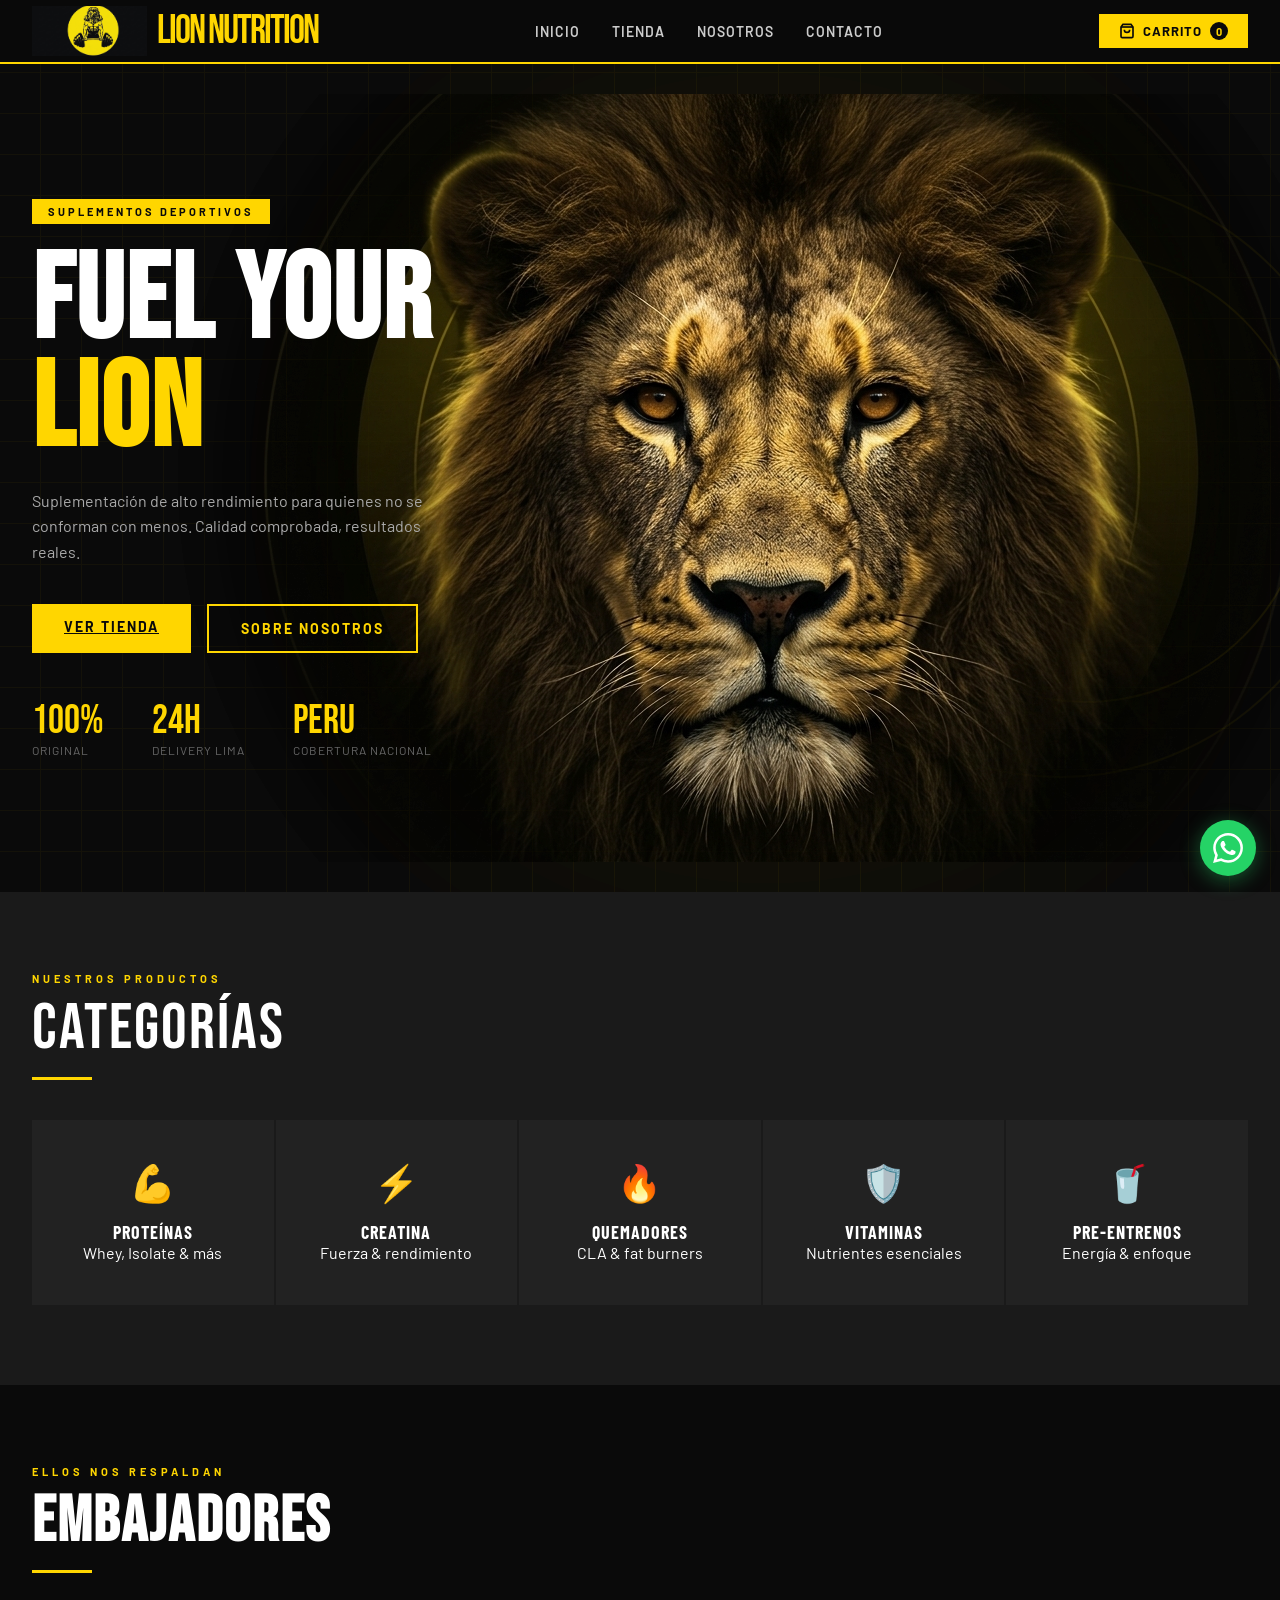
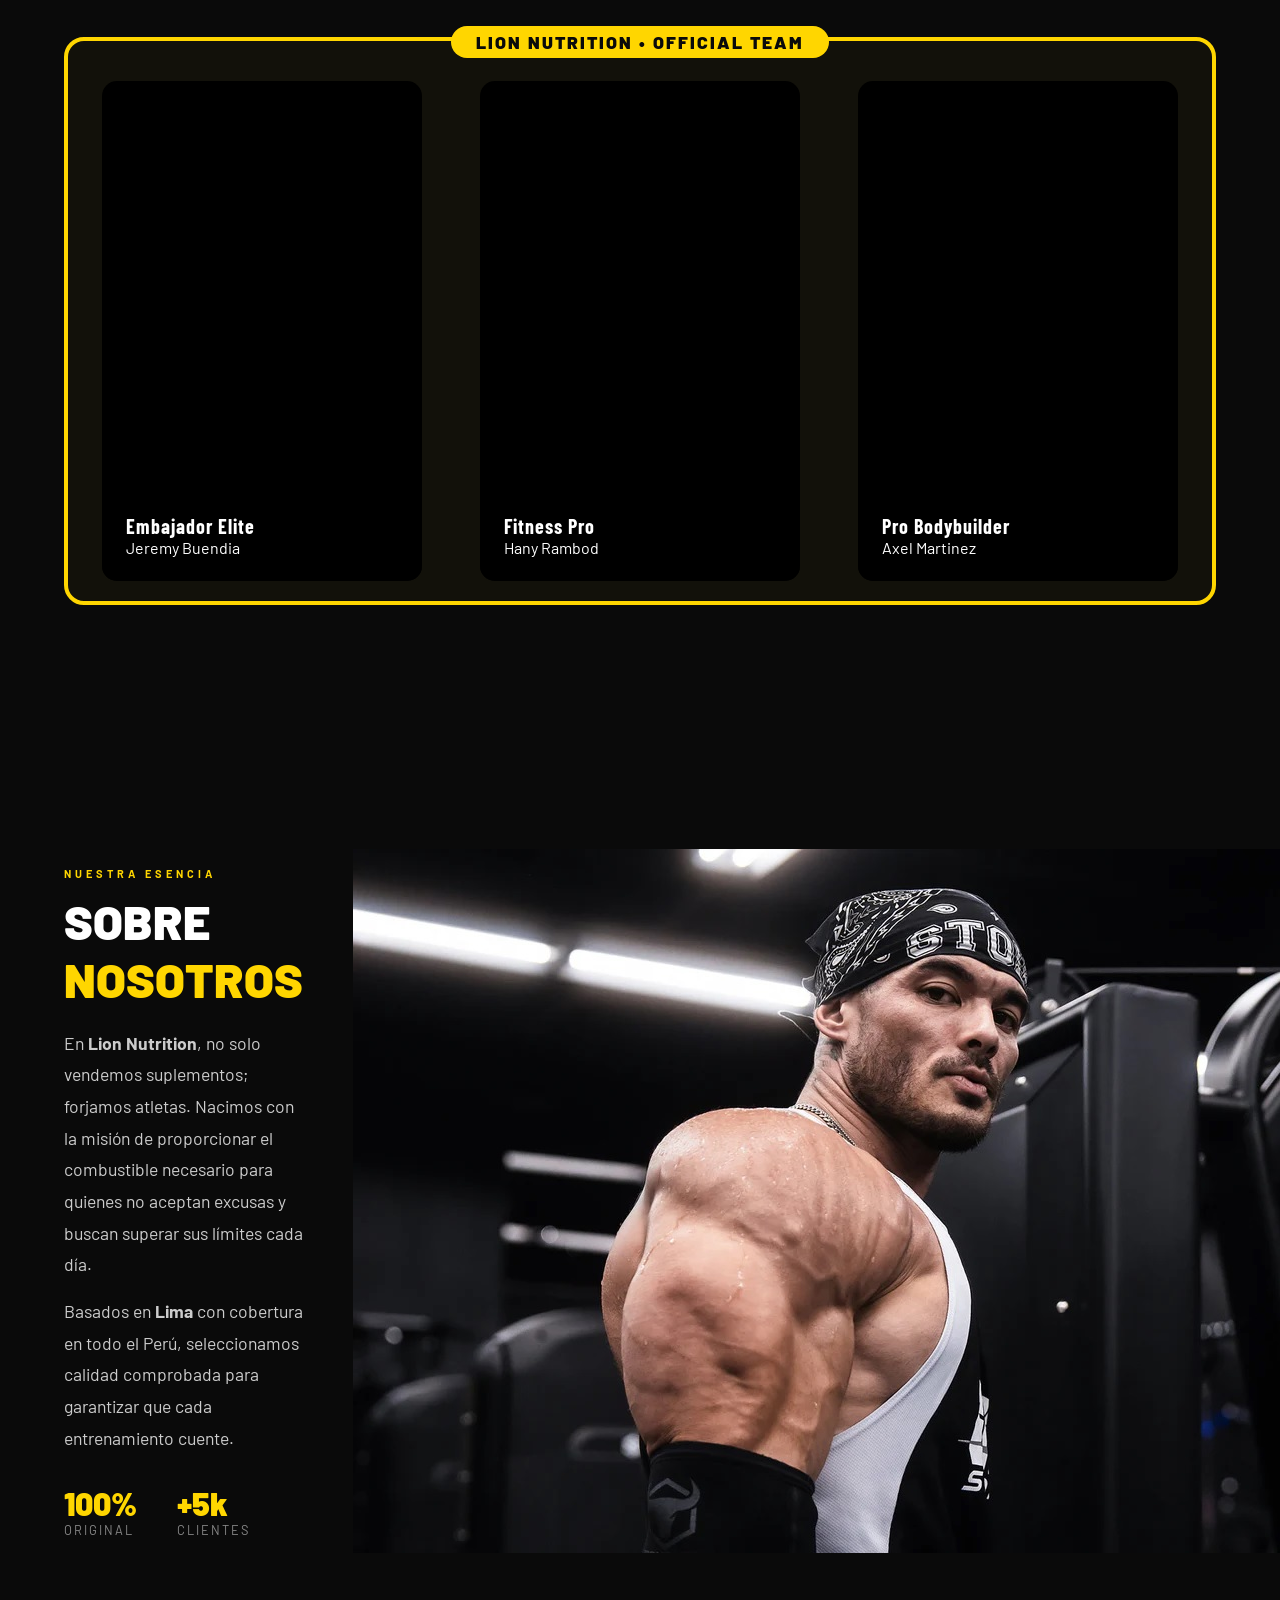
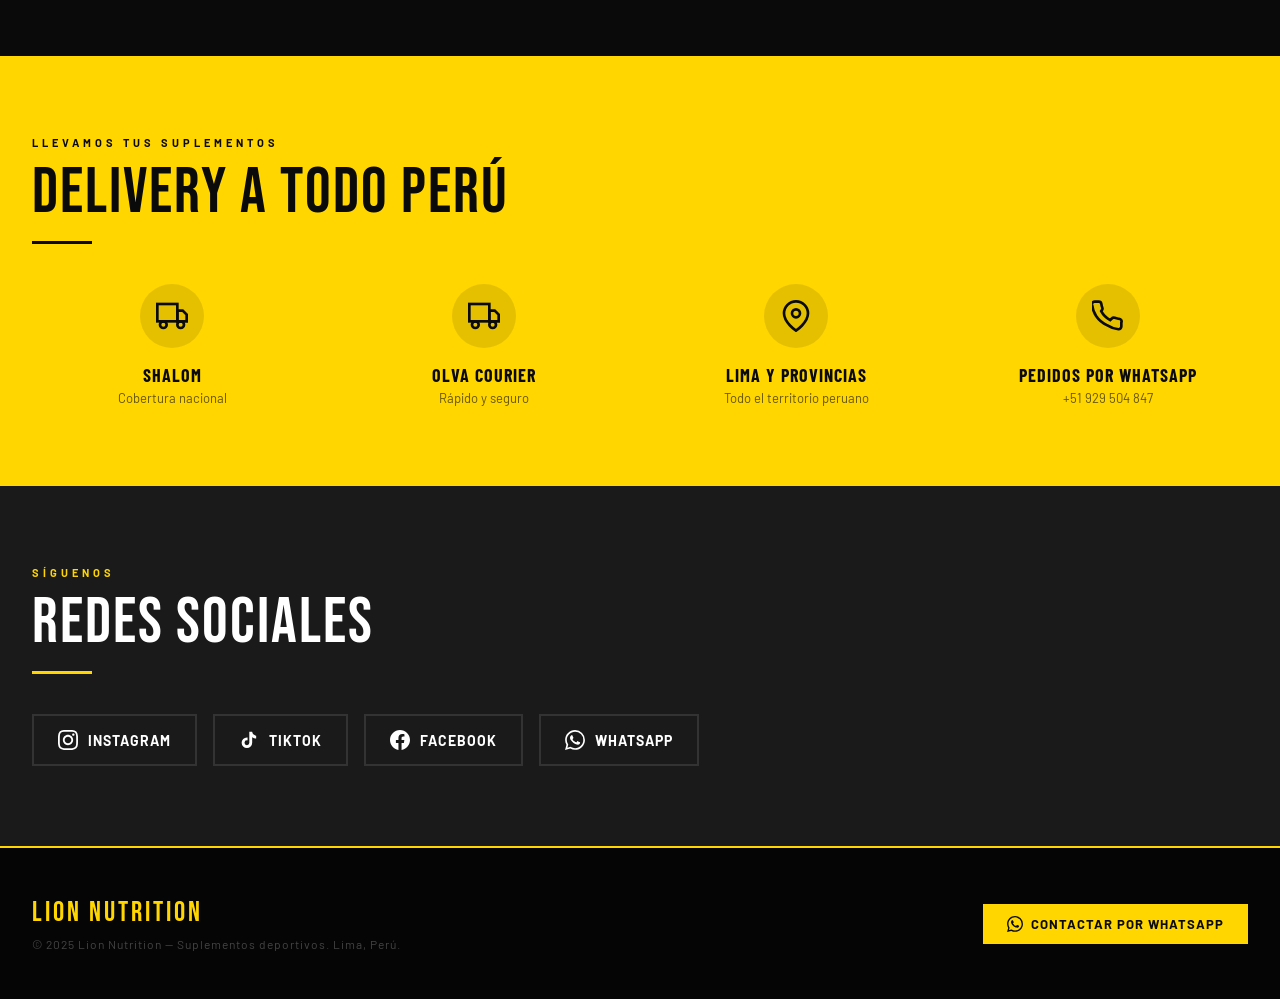
==== index.html @ c288bbb6 "Lanzamiento oficial Lion Nutrition" ====
<!DOCTYPE html>
<html lang="es">

<head>
  <meta charset="UTF-8">
  <meta name="viewport" content="width=device-width, initial-scale=1.0">
  <title>Lion Nutrition | Suplementos de Alto Rendimiento</title>
  <link rel="stylesheet" href="styles.css">
</head>

<body>
  <nav>
    <div class="nav-logo">
      <div class="brand-logo-container">
        <img src="logo.png" alt="Lion Logo" class="nav-logo-img">
      </div>
      <span class="nav-brand">Lion Nutrition</span>
    </div>
    <div class="nav-links">
      <a href="#">Inicio</a>
      <a href="lion_nutrition_tienda.html">Tienda</a>
      <a href="#nosotros">Nosotros</a>
      <a href="#contacto">Contacto</a>
    </div>
    <button class="nav-cart">
      <svg width="16" height="16" viewBox="0 0 24 24" fill="none" stroke="currentColor" stroke-width="2.5">
        <path d="M6 2L3 6v14a2 2 0 002 2h14a2 2 0 002-2V6l-3-4z" />
        <line x1="3" y1="6" x2="21" y2="6" />
        <path d="M16 10a4 4 0 01-8 0" />
      </svg>
      Carrito
      <span class="cart-badge">0</span>
    </button>
  </nav>

  <div class="hero">
    <div class="hero-lion-container">
      <div class="lion-glow"></div>
      <img src="leon1.png" alt="Lion Face" class="hero-lion-img">
    </div>
    <div class="hero-bg"></div>
    <div class="hero-accent"></div>
    <div class="hero-accent2"></div>
    <div class="hero-content">
      <div class="hero-badge">Suplementos deportivos</div>
      <h1>FUEL YOUR<span>LION</span></h1>
      <p class="hero-sub">Suplementación de alto rendimiento para quienes no se conforman con menos. Calidad comprobada,
        resultados reales.</p>
      <div class="hero-btns">
        <a href="tienda.html" class="btn-primary">Ver Tienda</a>
        <button class="btn-outline" onclick="document.getElementById('nosotros').scrollIntoView({behavior:'smooth'})">Sobre Nosotros</button>
      </div>
      <div class="hero-stats">
        <div class="stat">
          <div class="stat-num">100%</div>
          <div class="stat-label">Original</div>
        </div>
        <div class="stat">
          <div class="stat-num">24H</div>
          <div class="stat-label">Delivery Lima</div>
        </div>
        <div class="stat">
          <div class="stat-num">Peru</div>
          <div class="stat-label">Cobertura nacional</div>
        </div>
      </div>
    </div>
    <div class="hero-lion-container">
      <div class="lion-glow"></div>
      <img src="leon1.png" alt="Lion Force" class="hero-lion-img">
    </div>
  </div>

  <section class="cats">
    <div class="section-label">Nuestros productos</div>
    <div class="section-title">CATEGORÍAS</div>
    <div class="section-line"></div>
    <div class="cats-grid">
      <div class="cat-card">
        <span class="cat-icon">💪</span>
        <div class="cat-name">Proteínas</div>
        <div class="cat-count">Whey, Isolate & más</div>
      </div>
      <div class="cat-card">
        <span class="cat-icon">⚡</span>
        <div class="cat-name">Creatina</div>
        <div class="cat-count">Fuerza & rendimiento</div>
      </div>
      <div class="cat-card">
        <span class="cat-icon">🔥</span>
        <div class="cat-name">Quemadores</div>
        <div class="cat-count">CLA & fat burners</div>
      </div>
      <div class="cat-card">
        <span class="cat-icon">🛡️</span>
        <div class="cat-name">Vitaminas</div>
        <div class="cat-count">Nutrientes esenciales</div>
      </div>
      <div class="cat-card">
        <span class="cat-icon">🥤</span>
        <div class="cat-name">Pre-Entrenos</div>
        <div class="cat-count">Energía & enfoque</div>
      </div>
    </div>
  </section>

  <section class="influencers">
    <div class="section-header">
      <div class="section-label">ELLOS NOS RESPALDAN</div>
      <h2 class="section-title">EMBAJADORES</h2>
      <div class="section-line"></div>
    </div>

    <div class="lion-ambassadors-frame">
      <div class="inf-grid">

        <div class="inf-card">
          <div class="inf-thumb">
            <video class="inf-video" autoplay muted loop playsinline>
              <source src="video1.mp4" type="video/mp4">
            </video>
            <div class="inf-overlay">
              <div class="inf-info">
                <div class="inf-name">Embajador Elite</div>
                <div class="inf-role">Jeremy Buendia</div>
              </div>
            </div>
          </div>
        </div>

        <div class="inf-card">
          <div class="inf-thumb">
            <video class="inf-video" autoplay muted loop playsinline>
              <source src="video2.mp4" type="video/mp4">
            </video>
            <div class="inf-overlay">
              <div class="inf-info">
                <div class="inf-name">Fitness Pro</div>
                <div class="inf-role">Hany Rambod</div>
              </div>
            </div>
          </div>
        </div>

        <div class="inf-card">
          <div class="inf-thumb">
            <video class="inf-video" autoplay muted loop playsinline>
              <source src="video3.mp4" type="video/mp4">
            </video>
            <div class="inf-overlay">
              <div class="inf-info">
                <div class="inf-name">Pro Bodybuilder</div>
                <div class="inf-role">Axel Martinez</div>
              </div>
            </div>
          </div>
        </div>

      </div>
    </div>
  </section>

  <section id="nosotros" class="about-section">
    <div class="about-container">
      <div class="about-content">
        <div class="section-label">NUESTRA ESENCIA</div>
        <h2 class="about-title">SOBRE <span>NOSOTROS</span></h2>
        <p class="about-text">
          En <strong>Lion Nutrition</strong>, no solo vendemos suplementos; forjamos atletas.
          Nacimos con la misión de proporcionar el combustible necesario para
          quienes no aceptan excusas y buscan superar sus límites cada día.
        </p>
        <p class="about-text">
          Basados en <strong>Lima</strong> con cobertura en todo el Perú, seleccionamos
          calidad comprobada para garantizar que cada entrenamiento cuente.
        </p>
        <div class="about-stats">
          <div class="stat-item">
            <span class="stat-number">100%</span>
            <span class="stat-desc">Original</span>
          </div>
          <div class="stat-item">
            <span class="stat-number">+5k</span>
            <span class="stat-desc">Clientes</span>
          </div>
        </div>
      </div>

      <div class="about-image-container">
        <div class="image-frame">
          <img src="entrenamiento.jpg" alt="Entrenamiento Lion" class="about-img">
          <div class="yellow-decorator"></div>
        </div>
      </div>
    </div>
  </section>

  <section class="envios">
    <div class="section-label">Llevamos tus suplementos</div>
    <div class="section-title">DELIVERY A TODO PERÚ</div>
    <div class="section-line"></div>
    <div class="envios-grid">
      <div class="envio-item">
        <div class="envio-icon">
          <svg viewBox="0 0 24 24" fill="none" stroke="#0a0a0a" stroke-width="2">
            <rect x="1" y="3" width="15" height="13" />
            <polygon points="16 8 20 8 23 11 23 16 16 16 16 8" />
            <circle cx="5.5" cy="18.5" r="2.5" />
            <circle cx="18.5" cy="18.5" r="2.5" />
          </svg>
        </div>
        <div class="envio-title">Shalom</div>
        <div class="envio-desc">Cobertura nacional</div>
      </div>
      <div class="envio-item">
        <div class="envio-icon">
          <svg viewBox="0 0 24 24" fill="none" stroke="#0a0a0a" stroke-width="2">
            <rect x="1" y="3" width="15" height="13" />
            <polygon points="16 8 20 8 23 11 23 16 16 16 16 8" />
            <circle cx="5.5" cy="18.5" r="2.5" />
            <circle cx="18.5" cy="18.5" r="2.5" />
          </svg>
        </div>
        <div class="envio-title">Olva Courier</div>
        <div class="envio-desc">Rápido y seguro</div>
      </div>
      <div class="envio-item">
        <div class="envio-icon">
          <svg viewBox="0 0 24 24" fill="none" stroke="#0a0a0a" stroke-width="2">
            <path d="M21 10c0 7-9 13-9 13s-9-6-9-13a9 9 0 0118 0z" />
            <circle cx="12" cy="10" r="3" />
          </svg>
        </div>
        <div class="envio-title">Lima y Provincias</div>
        <div class="envio-desc">Todo el territorio peruano</div>
      </div>
      <div class="envio-item">
        <div class="envio-icon">
          <svg viewBox="0 0 24 24" fill="none" stroke="#0a0a0a" stroke-width="2">
            <path
              d="M22 16.92v3a2 2 0 01-2.18 2 19.79 19.79 0 01-8.63-3.07A19.5 19.5 0 013.07 12a19.79 19.79 0 01-3.07-8.67A2 2 0 012 1.18h3a2 2 0 012 1.72c.127.96.361 1.903.7 2.81a2 2 0 01-.45 2.11L6.91 8.36a16 16 0 006.72 6.73l1.24-1.25a2 2 0 012.11-.45c.907.339 1.85.573 2.81.7A2 2 0 0122 16.92z" />
          </svg>
        </div>
        <div class="envio-title">Pedidos por WhatsApp</div>
        <div class="envio-desc">+51 929 504 847</div>
      </div>
    </div>
  </section>

  <section class="redes" id="contacto">
    <div class="section-label">Síguenos</div>
    <div class="section-title">REDES SOCIALES</div>
    <div class="section-line"></div>
    <div class="redes-grid">
      <a class="red-btn" href="https://www.instagram.com/_lionnutrition/" target="_blank">
        <svg viewBox="0 0 24 24" fill="currentColor">
          <path
            d="M12 2.163c3.204 0 3.584.012 4.85.07 3.252.148 4.771 1.691 4.919 4.919.058 1.265.069 1.645.069 4.849 0 3.205-.012 3.584-.069 4.849-.149 3.225-1.664 4.771-4.919 4.919-1.266.058-1.644.07-4.85.07-3.204 0-3.584-.012-4.849-.07-3.26-.149-4.771-1.699-4.919-4.92-.058-1.265-.07-1.644-.07-4.849 0-3.204.013-3.583.07-4.849.149-3.227 1.664-4.771 4.919-4.919 1.266-.057 1.645-.069 4.849-.069zm0-2.163c-3.259 0-3.667.014-4.947.072-4.358.2-6.78 2.618-6.98 6.98-.059 1.281-.073 1.689-.073 4.948 0 3.259.014 3.668.072 4.948.2 4.358 2.618 6.78 6.98 6.98 1.281.058 1.689.072 4.948.072 3.259 0 3.668-.014 4.948-.072 4.354-.2 6.782-2.618 6.979-6.98.059-1.28.073-1.689.073-4.948 0-3.259-.014-3.667-.072-4.947-.196-4.354-2.617-6.78-6.979-6.98-1.281-.059-1.69-.073-4.949-.073zm0 5.838c-3.403 0-6.162 2.759-6.162 6.162s2.759 6.163 6.162 6.163 6.162-2.759 6.162-6.163c0-3.403-2.759-6.162-6.162-6.162zm0 10.162c-2.209 0-4-1.79-4-4 0-2.209 1.791-4 4-4s4 1.791 4 4c0 2.21-1.791 4-4 4zm6.406-11.845c-.796 0-1.441.645-1.441 1.44s.645 1.44 1.441 1.44c.795 0 1.439-.645 1.439-1.44s-.644-1.44-1.439-1.44z" />
        </svg>
        Instagram
      </a>
      <a class="red-btn" href="https://www.tiktok.com/@_lionnutrition" target="_blank">
        <svg viewBox="0 0 24 24" fill="currentColor">
          <path
            d="M19.59 6.69a4.83 4.83 0 01-3.77-4.25V2h-3.45v13.67a2.89 2.89 0 01-2.88 2.5 2.89 2.89 0 01-2.89-2.89 2.89 2.89 0 012.89-2.89c.28 0 .54.04.79.1V9.01a6.27 6.27 0 00-.79-.05 6.34 6.34 0 00-6.34 6.34 6.34 6.34 0 006.34 6.34 6.34 6.34 0 006.33-6.34V8.69a8.18 8.18 0 004.78 1.52V6.76a4.85 4.85 0 01-1.01-.07z" />
        </svg>
        TikTok
      </a>
      <a class="red-btn" href="https://www.facebook.com/profile.php?id=61552520592809" target="_blank">
        <svg viewBox="0 0 24 24" fill="currentColor">
          <path
            d="M24 12.073c0-6.627-5.373-12-12-12s-12 5.373-12 12c0 5.99 4.388 10.954 10.125 11.854v-8.385H7.078v-3.47h3.047V9.43c0-3.007 1.792-4.669 4.533-4.669 1.312 0 2.686.235 2.686.235v2.953H15.83c-1.491 0-1.956.925-1.956 1.874v2.25h3.328l-.532 3.47h-2.796v8.385C19.612 23.027 24 18.062 24 12.073z" />
        </svg>
        Facebook
      </a>
      <a class="red-btn" href="https://wa.me/51929504847" target="_blank">
        <svg viewBox="0 0 24 24" fill="currentColor">
          <path
            d="M17.472 14.382c-.297-.149-1.758-.867-2.03-.967-.273-.099-.471-.148-.67.15-.197.297-.767.966-.94 1.164-.173.199-.347.223-.644.075-.297-.15-1.255-.463-2.39-1.475-.883-.788-1.48-1.761-1.653-2.059-.173-.297-.018-.458.13-.606.134-.133.298-.347.446-.52.149-.174.198-.298.298-.497.099-.198.05-.371-.025-.52-.075-.149-.669-1.612-.916-2.207-.242-.579-.487-.5-.669-.51-.173-.008-.371-.01-.57-.01-.198 0-.52.074-.792.372-.272.297-1.04 1.016-1.04 2.479 0 1.462 1.065 2.875 1.213 3.074.149.198 2.096 3.2 5.077 4.487.709.306 1.262.489 1.694.625.712.227 1.36.195 1.871.118.571-.085 1.758-.719 2.006-1.413.248-.694.248-1.289.173-1.413-.074-.124-.272-.198-.57-.347m-5.421 7.403h-.004a9.87 9.87 0 01-5.031-1.378l-.361-.214-3.741.982.998-3.648-.235-.374a9.86 9.86 0 01-1.51-5.26c.001-5.45 4.436-9.884 9.888-9.884 2.64 0 5.122 1.03 6.988 2.898a9.825 9.825 0 012.893 6.994c-.003 5.45-4.437 9.884-9.885 9.884m8.413-18.297A11.815 11.815 0 0012.05 0C5.495 0 .16 5.335.157 11.892c0 2.096.547 4.142 1.588 5.945L.057 24l6.305-1.654a11.882 11.882 0 005.683 1.448h.005c6.554 0 11.89-5.335 11.893-11.893a11.821 11.821 0 00-3.48-8.413z" />
        </svg>
        WhatsApp
      </a>
    </div>
  </section>

  <footer>
    <div>
      <div class="footer-brand">Lion Nutrition</div>
      <div class="footer-copy" style="margin-top:8px">© 2025 Lion Nutrition — Suplementos deportivos. Lima, Perú.</div>
    </div>
    <a class="footer-wa" href="https://wa.me/51929504847" target="_blank">
      <svg width="16" height="16" viewBox="0 0 24 24" fill="currentColor">
        <path
          d="M17.472 14.382c-.297-.149-1.758-.867-2.03-.967-.273-.099-.471-.148-.67.15-.197.297-.767.966-.94 1.164-.173.199-.347.223-.644.075-.297-.15-1.255-.463-2.39-1.475-.883-.788-1.48-1.761-1.653-2.059-.173-.297-.018-.458.13-.606.134-.133.298-.347.446-.52.149-.174.198-.298.298-.497.099-.198.05-.371-.025-.52-.075-.149-.669-1.612-.916-2.207-.242-.579-.487-.5-.669-.51-.173-.008-.371-.01-.57-.01-.198 0-.52.074-.792.372-.272.297-1.04 1.016-1.04 2.479 0 1.462 1.065 2.875 1.213 3.074.149.198 2.096 3.2 5.077 4.487.709.306 1.262.489 1.694.625.712.227 1.36.195 1.871.118.571-.085 1.758-.719 2.006-1.413.248-.694.248-1.289.173-1.413-.074-.124-.272-.198-.57-.347m-5.421 7.403h-.004a9.87 9.87 0 01-5.031-1.378l-.361-.214-3.741.982.998-3.648-.235-.374a9.86 9.86 0 01-1.51-5.26c.001-5.45 4.436-9.884 9.888-9.884 2.64 0 5.122 1.03 6.988 2.898a9.825 9.825 0 012.893 6.994c-.003 5.45-4.437 9.884-9.885 9.884m8.413-18.297A11.815 11.815 0 0012.05 0C5.495 0 .16 5.335.157 11.892c0 2.096.547 4.142 1.588 5.945L.057 24l6.305-1.654a11.882 11.882 0 005.683 1.448h.005c6.554 0 11.89-5.335 11.893-11.893a11.821 11.821 0 00-3.48-8.413z" />
      </svg>
      Contactar por WhatsApp
    </a>
  </footer>

  <div class="wa-float" onclick="window.open('https://wa.me/51929504847','_blank')">
    <svg viewBox="0 0 24 24">
      <path
        d="M17.472 14.382c-.297-.149-1.758-.867-2.03-.967-.273-.099-.471-.148-.67.15-.197.297-.767.966-.94 1.164-.173.199-.347.223-.644.075-.297-.15-1.255-.463-2.39-1.475-.883-.788-1.48-1.761-1.653-2.059-.173-.297-.018-.458.13-.606.134-.133.298-.347.446-.52.149-.174.198-.298.298-.497.099-.198.05-.371-.025-.52-.075-.149-.669-1.612-.916-2.207-.242-.579-.487-.5-.669-.51-.173-.008-.371-.01-.57-.01-.198 0-.52.074-.792.372-.272.297-1.04 1.016-1.04 2.479 0 1.462 1.065 2.875 1.213 3.074.149.198 2.096 3.2 5.077 4.487.709.306 1.262.489 1.694.625.712.227 1.36.195 1.871.118.571-.085 1.758-.719 2.006-1.413.248-.694.248-1.289.173-1.413-.074-.124-.272-.198-.57-.347m-5.421 7.403h-.004a9.87 9.87 0 01-5.031-1.378l-.361-.214-3.741.982.998-3.648-.235-.374a9.86 9.86 0 01-1.51-5.26c.001-5.45 4.436-9.884 9.888-9.884 2.64 0 5.122 1.03 6.988 2.898a9.825 9.825 0 012.893 6.994c-.003 5.45-4.437 9.884-9.885 9.884m8.413-18.297A11.815 11.815 0 0012.05 0C5.495 0 .16 5.335.157 11.892c0 2.096.547 4.142 1.588 5.945L.057 24l6.305-1.654a11.882 11.882 0 005.683 1.448h.005c6.554 0 11.89-5.335 11.893-11.893a11.821 11.821 0 00-3.48-8.413z" />
    </svg>
  </div>

  <script src="script.js"></script>
</body>

</html>
---- styles.css ----
@import url('https://fonts.googleapis.com/css2?family=Bebas+Neue&family=Barlow:wght@400;600;700&family=Barlow+Condensed:wght@700;900&display=swap');

* {
    margin: 0;
    padding: 0;
    box-sizing: border-box
}

:root {
    --lion-black: #0a0a0a;
    --lion-yellow: #FFD600;
    --lion-yellow-dark: #c9a800;
    --lion-gray: #1a1a1a;
    --lion-gray2: #222;
}

.nav-brand {
    display: flex;
    align-items: center;
    gap: 10px;
    text-decoration: none;
    min-width: fit-content;
    font-family: 'Bebas Neue', sans-serif;
    font-size: 40px;
    letter-spacing: -2px;
    color: var(--lion-yellow);
}

.brand-logo-container {
    width: 115px;
    height: 50px;
    display: flex;
    align-items: center;
    justify-content: center;
    overflow: hidden;
}

.brand-img {
    width: 100%;
    height: 100%;
    object-fit: contain;
    mix-blend-mode: screen;
    filter: brightness(1.1) drop-shadow(0 0 5px rgba(255, 214, 0, 0.4));
}

.hero-lion-container {
    position: absolute;
    right: 10%;
    top: 50%;
    transform: translateY(-50%);
    width: 60%;
    max-width: 900px;
    height: 100vh;
    display: flex;
    align-items: center;
    justify-content: center;
    z-index: 1;
    overflow: visible;
    pointer-events: none;
}

.hero-lion-img {
    width: 240%;
    height: auto;
    object-fit: cover;
    filter: drop-shadow(0 0 50px rgba(255, 214, 0, 0.2));
    mask-image: radial-gradient(circle at center, black 30%, transparent 75%);
    -webkit-mask-image: radial-gradient(circle at center, black 30%, transparent 75%);
    transition: transform 0.8s ease-out;
    animation: lion-subtle-move 8s ease-in-out infinite;
}

@keyframes lion-subtle-move {

    0%,
    100% {
        transform: scale(1);
    }

    50% {
        transform: scale(1.05);
    }
}

.lion-glow {
    position: absolute;
    width: 700px;
    height: 700px;
    background: radial-gradient(circle, var(--lion-yellow) 0%, transparent 70%);
    filter: blur(150px);
    opacity: 0.15;
    z-index: -1;
}

@media (max-width: 1200px) {
    .hero-lion-container {
        width: 65%;
        right: -15%;
    }
}

body {
    background: var(--lion-black);
    color: #fff;
    font-family: 'Barlow', sans-serif;
    overflow-x: hidden
}

nav {
    background: rgba(10, 10, 10, 0.97);
    border-bottom: 2px solid var(--lion-yellow);
    padding: 0 2rem;
    display: flex;
    align-items: center;
    justify-content: space-between;
    height: 64px;
    position: sticky;
    top: 0;
    z-index: 100
}

.nav-logo {
    display: flex;
    align-items: center;
    gap: 10px
}

.nav-logo-img {
    width: 100%;
    height: auto;
    mix-blend-mode: screen;
    filter: drop-shadow(0 0 5px rgba(255, 214, 0, 0.3));
}

.nav-links {
    display: flex;
    gap: 2rem;
    align-items: center
}

.nav-links a {
    color: #ccc;
    text-decoration: none;
    font-size: 14px;
    font-weight: 600;
    letter-spacing: 1px;
    text-transform: uppercase;
    transition: color 0.2s
}

.nav-links a:hover {
    color: var(--lion-yellow)
}

.nav-cart {
    background: var(--lion-yellow);
    color: var(--lion-black);
    border: none;
    padding: 8px 20px;
    font-family: 'Barlow', sans-serif;
    font-weight: 700;
    font-size: 13px;
    letter-spacing: 1px;
    text-transform: uppercase;
    cursor: pointer;
    display: flex;
    align-items: center;
    gap: 8px
}

.cart-badge {
    background: var(--lion-black);
    color: var(--lion-yellow);
    border-radius: 50%;
    width: 18px;
    height: 18px;
    font-size: 11px;
    display: flex;
    align-items: center;
    justify-content: center;
    font-weight: 700
}

.hero {
    min-height: 92vh;
    background: var(--lion-black);
    display: flex;
    align-items: center;
    position: relative;
    overflow: hidden;
    padding: 4rem 2rem
}

.hero-bg {
    position: absolute;
    inset: 0;
    opacity: 0.04;
    background-image: repeating-linear-gradient(0deg, transparent, transparent 40px, #FFD600 40px, #FFD600 41px), repeating-linear-gradient(90deg, transparent, transparent 40px, #FFD600 40px, #FFD600 41px)
}

.hero-accent {
    position: absolute;
    right: -80px;
    top: 50%;
    transform: translateY(-50%);
    width: 600px;
    height: 600px;
    border-radius: 50%;
    border: 2px solid rgba(255, 214, 0, 0.08);
    pointer-events: none
}

.hero-accent2 {
    position: absolute;
    right: -30px;
    top: 50%;
    transform: translateY(-50%);
    width: 450px;
    height: 450px;
    border-radius: 50%;
    border: 2px solid rgba(255, 214, 0, 0.12)
}

.hero-content {
    position: relative;
    z-index: 2;
    max-width: 700px
}

.hero-badge {
    display: inline-block;
    background: var(--lion-yellow);
    color: var(--lion-black);
    font-size: 11px;
    font-weight: 700;
    letter-spacing: 3px;
    text-transform: uppercase;
    padding: 6px 16px;
    margin-bottom: 1.5rem
}

.hero h1 {
    font-family: 'Bebas Neue', sans-serif;
    font-size: clamp(64px, 10vw, 120px);
    line-height: 0.9;
    letter-spacing: 2px;
    color: #fff;
    margin-bottom: 0.5rem
}

.hero h1 span {
    color: var(--lion-yellow);
    display: block
}

.hero-sub {
    font-size: 16px;
    color: #aaa;
    margin: 1.5rem 0 2.5rem;
    line-height: 1.6;
    max-width: 420px
}

.hero-btns {
    display: flex;
    gap: 1rem;
    flex-wrap: wrap
}

.btn-primary {
    background: var(--lion-yellow);
    color: var(--lion-black);
    border: none;
    padding: 14px 32px;
    font-family: 'Barlow', sans-serif;
    font-weight: 700;
    font-size: 14px;
    letter-spacing: 2px;
    text-transform: uppercase;
    cursor: pointer;
    transition: background 0.2s, transform 0.1s
}

.btn-primary:hover {
    background: #ffe033;
    transform: translateY(-1px)
}

.btn-outline {
    background: transparent;
    color: var(--lion-yellow);
    border: 2px solid var(--lion-yellow);
    padding: 14px 32px;
    font-family: 'Barlow', sans-serif;
    font-weight: 700;
    font-size: 14px;
    letter-spacing: 2px;
    text-transform: uppercase;
    cursor: pointer;
    transition: all 0.2s
}

.btn-outline:hover {
    background: var(--lion-yellow);
    color: var(--lion-black)
}

.hero-stats {
    display: flex;
    gap: 3rem;
    margin-top: 3rem
}

.stat {
    text-align: left
}

.stat-num {
    font-family: 'Bebas Neue', sans-serif;
    font-size: 40px;
    color: var(--lion-yellow);
    line-height: 1
}

.stat-label {
    font-size: 12px;
    color: #666;
    letter-spacing: 1px;
    text-transform: uppercase;
    margin-top: 2px
}

section {
    padding: 5rem 2rem
}

.section-label {
    font-size: 11px;
    letter-spacing: 4px;
    text-transform: uppercase;
    color: var(--lion-yellow);
    margin-bottom: 0.75rem;
    font-weight: 700
}

.section-title {
    font-family: 'Bebas Neue', sans-serif;
    font-size: clamp(40px, 6vw, 64px);
    letter-spacing: 2px;
    line-height: 1;
    margin-bottom: 1rem
}

.section-line {
    width: 60px;
    height: 3px;
    background: var(--lion-yellow);
    margin: 1rem 0 2.5rem
}

.cats {
    background: var(--lion-gray)
}

.cats-grid {
    display: grid;
    grid-template-columns: repeat(auto-fit, minmax(180px, 1fr));
    gap: 2px;
    margin-top: 2.5rem
}

.cat-card {
    background: var(--lion-gray2);
    padding: 2.5rem 1.5rem;
    text-align: center;
    cursor: pointer;
    transition: background 0.2s, transform 0.2s;
    border-bottom: 3px solid transparent
}

.cat-card:hover {
    background: #2a2a2a;
    border-bottom-color: var(--lion-yellow);
    transform: translateY(-4px)
}

.cat-icon {
    font-size: 36px;
    margin-bottom: 1rem;
    display: block
}

.cat-name {
    font-family: 'Barlow Condensed', sans-serif;
    font-size: 18px;
    font-weight: 700;
    letter-spacing: 1px;
    text-transform: uppercase;
    color: #fff
}

.influencers {
    background: var(--lion-black)
}

.inf-video {
    width: 100%;
    height: 100%;
    object-fit: cover;
    object-position: center;
    border-radius: 8px;
}

.inf-card {
    width: 100%;
    max-width: 320px;
    margin: 0 auto;
}

.inf-thumb {
    width: 100%;
    aspect-ratio: 9 / 16;
    max-height: 500px;
    border-radius: 15px;
    overflow: hidden;
    position: relative;
    background: #000;
}

.inf-overlay {
    position: absolute;
    inset: 0;
    background: linear-gradient(to top, rgba(0, 0, 0, 0.9) 0%, transparent 60%);
    display: flex;
    align-items: flex-end;
    padding: 1.5rem
}

.lion-ambassadors-frame {
    border: 4px solid var(--lion-yellow);
    background: rgba(255, 214, 0, 0.03);
    border-radius: 20px;
    padding: 40px 20px 20px 20px;
    position: relative;
    margin: 4rem 2rem;
}

.lion-ambassadors-frame::before {
    content: "LION NUTRITION • OFFICIAL TEAM";
    position: absolute;
    top: -15px;
    left: 50%;
    transform: translateX(-50%);
    background: var(--lion-yellow);
    color: var(--lion-black);
    padding: 5px 25px;
    font-weight: 900;
    font-size: 1.1rem;
    border-radius: 50px;
    letter-spacing: 2px;
    z-index: 10;
}

.inf-grid {
    display: grid;
    grid-template-columns: repeat(auto-fit, minmax(250px, 1fr));
    gap: 30px;
    justify-items: center;
}

.inf-name {
    font-family: 'Barlow Condensed', sans-serif;
    font-size: 20px;
    font-weight: 700;
    letter-spacing: 1px;
    color: #fff
}

    .envios {
      background: var(--lion-yellow)
    }

    .envios .section-label {
      color: var(--lion-black)
    }

    .envios .section-title {
      color: var(--lion-black)
    }

    .envios .section-line {
      background: var(--lion-black)
    }

    .envios-grid {
      display: grid;
      grid-template-columns: repeat(auto-fit, minmax(200px, 1fr));
      gap: 2rem;
      margin-top: 2rem
    }

    .envio-item {
      text-align: center
    }

    .envio-icon {
      width: 64px;
      height: 64px;
      border-radius: 50%;
      background: rgba(0, 0, 0, 0.1);
      display: flex;
      align-items: center;
      justify-content: center;
      margin: 0 auto 1rem
    }

    .envio-icon svg {
      width: 32px;
      height: 32px
    }

    .envio-title {
      font-family: 'Barlow Condensed', sans-serif;
      font-size: 18px;
      font-weight: 700;
      text-transform: uppercase;
      color: var(--lion-black);
      letter-spacing: 1px
    }

    .envio-desc {
      font-size: 13px;
      color: rgba(0, 0, 0, 0.6);
      margin-top: 4px
    }


.redes {
    background: var(--lion-gray)
}

.redes-grid {
    display: flex;
    gap: 1rem;
    flex-wrap: wrap;
    margin-top: 2rem
}

.red-btn {
    display: flex;
    align-items: center;
    gap: 10px;
    padding: 14px 24px;
    border: 2px solid #333;
    color: #fff;
    text-decoration: none;
    font-weight: 700;
    font-size: 14px;
    letter-spacing: 1px;
    text-transform: uppercase;
    transition: all 0.2s;
    cursor: pointer;
    background: transparent
}

.red-btn:hover {
    border-color: var(--lion-yellow);
    color: var(--lion-yellow)
}

.red-btn svg {
    width: 20px;
    height: 20px
}
/* Footer Styles */
footer {
    background: #050505;
    border-top: 2px solid var(--lion-yellow);
    padding: 3rem 2rem;
    display: flex;
    flex-wrap: wrap;
    gap: 2rem;
    justify-content: space-between;
    align-items: center
}

    .footer-brand {
      font-family: 'Bebas Neue', sans-serif;
      font-size: 28px;
      color: var(--lion-yellow);
      letter-spacing: 3px
    }

    .footer-copy {
      font-size: 12px;
      color: #444;
      letter-spacing: 1px
    }

    .footer-wa {
      background: var(--lion-yellow);
      color: var(--lion-black);
      padding: 12px 24px;
      font-weight: 700;
      font-size: 13px;
      letter-spacing: 1px;
      text-transform: uppercase;
      cursor: pointer;
      display: flex;
      align-items: center;
      gap: 8px;
      text-decoration: none;
      border: none
    }


.footer-wa:hover {
    background: #ffe033   
}

.wa-float {
    position: fixed;
    bottom: 24px;
    right: 24px;
    z-index: 999;
    background: #25D366;
    width: 56px;
    height: 56px;
    border-radius: 50%;
    display: flex;
    align-items: center;
    justify-content: center;
    cursor: pointer;
    box-shadow: 0 4px 20px rgba(37, 211, 102, 0.4)
}

.wa-float svg {
    width: 30px;
    height: 30px;
    fill: #fff
}
/* Esto hace que el salto al hacer clic sea suave */
html {
    scroll-behavior: smooth;
}

.about-section {
    padding: 100px 5%;
    background: #0a0a0a;
    position: relative;
    overflow: hidden;
}

.about-container {
    max-width: 1200px;
    margin: 0 auto;
    display: grid;
    grid-template-columns: 1fr 1fr;
    gap: 50px;
    align-items: center;
}

.about-title {
    font-size: 3rem;
    font-weight: 900;
    color: #fff;
    margin-bottom: 20px;
}

.about-title span {
    color: var(--lion-yellow);
}

.about-text {
    color: #ccc;
    line-height: 1.8;
    margin-bottom: 15px;
    font-size: 1.1rem;
}

.about-stats {
    display: flex;
    gap: 40px;
    margin-top: 30px;
}

.stat-item {
    display: flex;
    flex-direction: column;
}

.stat-number {
    color: var(--lion-yellow);
    font-size: 2rem;
    font-weight: 900;
}

.stat-desc {
    color: #888;
    text-transform: uppercase;
    font-size: 0.8rem;
    letter-spacing: 2px;
}

/* Diseño de la imagen con marco */
.image-wrapper {
    position: relative;
    padding: 20px;
}

.image-wrapper img {
    width: 100%;
    border-radius: 10px;
    filter: grayscale(0.5) contrast(1.2);
    position: relative;
    z-index: 2;
}

.image-border {
    position: absolute;
    top: 0;
    right: 0;
    width: 80%;
    height: 80%;
    border: 5px solid var(--lion-yellow);
    border-radius: 10px;
    z-index: 1;
}

/* Responsivo */
@media (max-width: 992px) {
    .about-container {
        grid-template-columns: 1fr;
        text-align: center;
    }
    .about-stats {
        justify-content: center;
    }
}
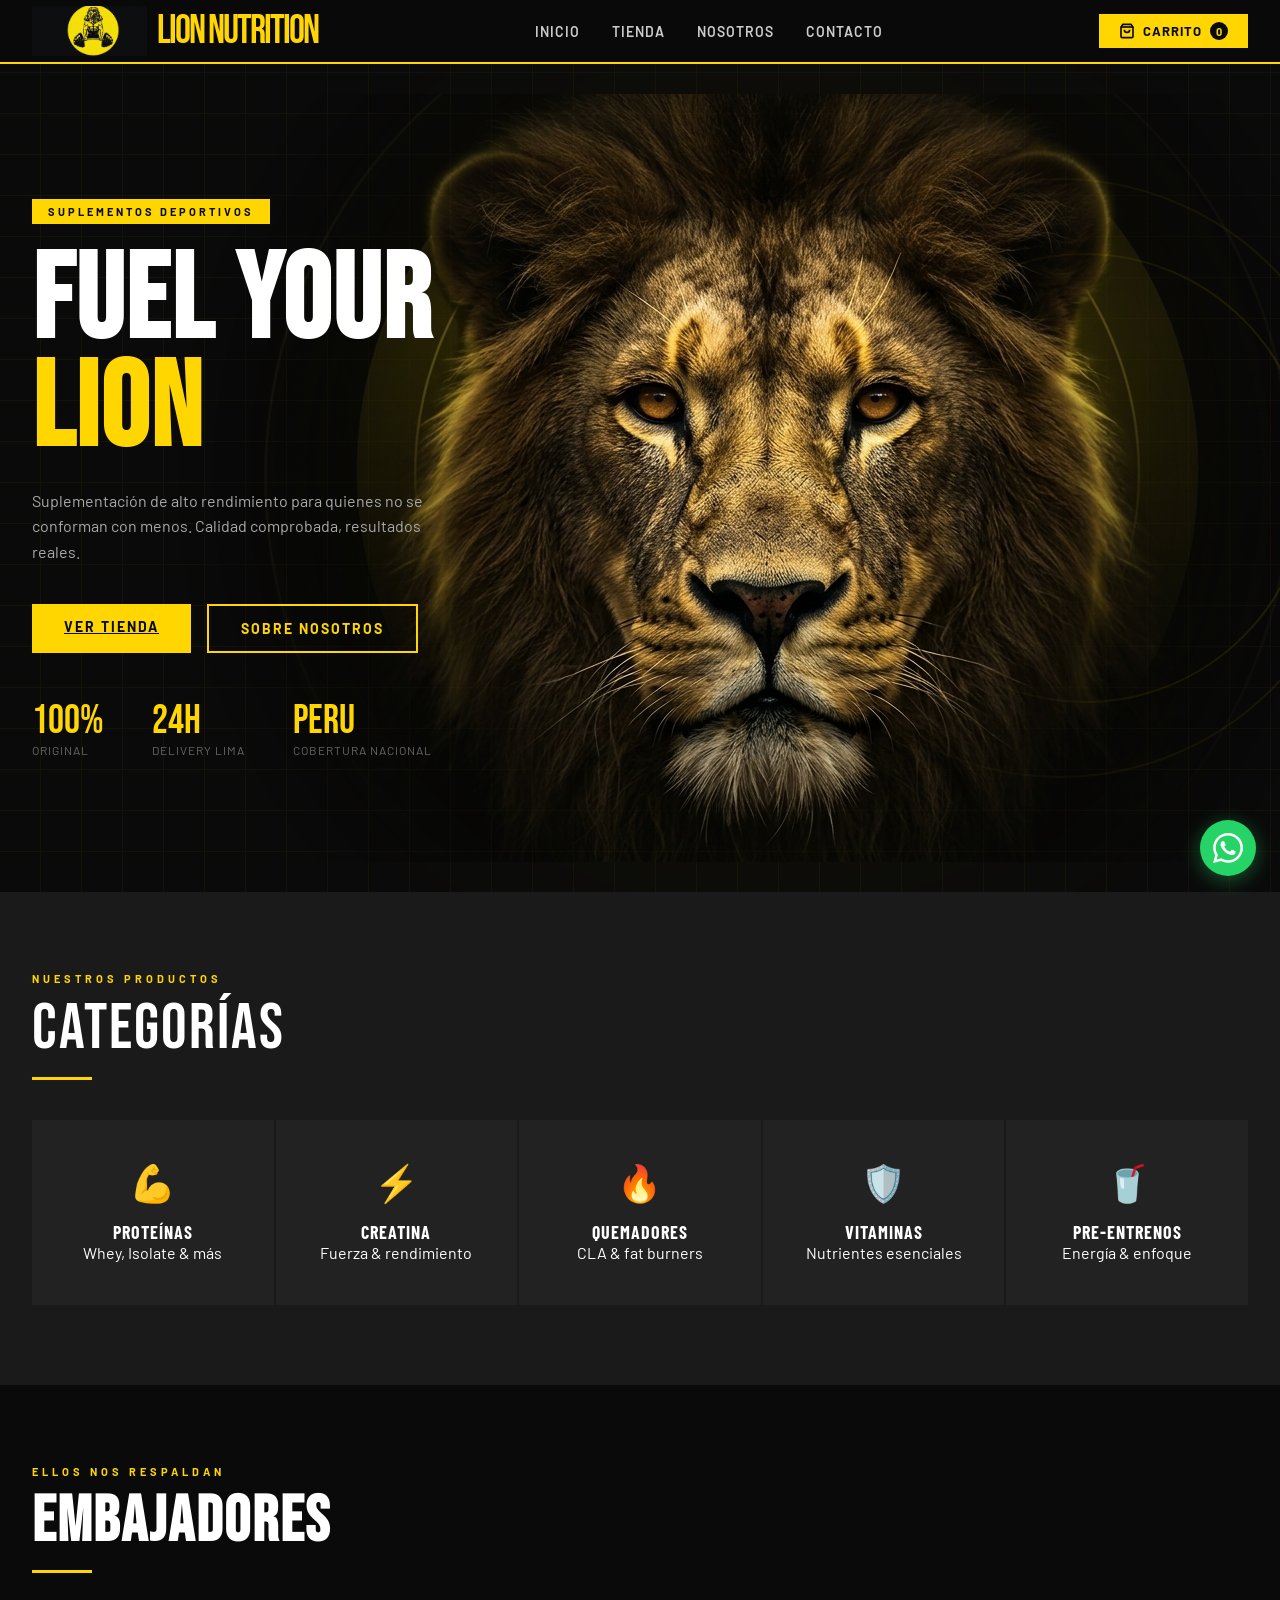
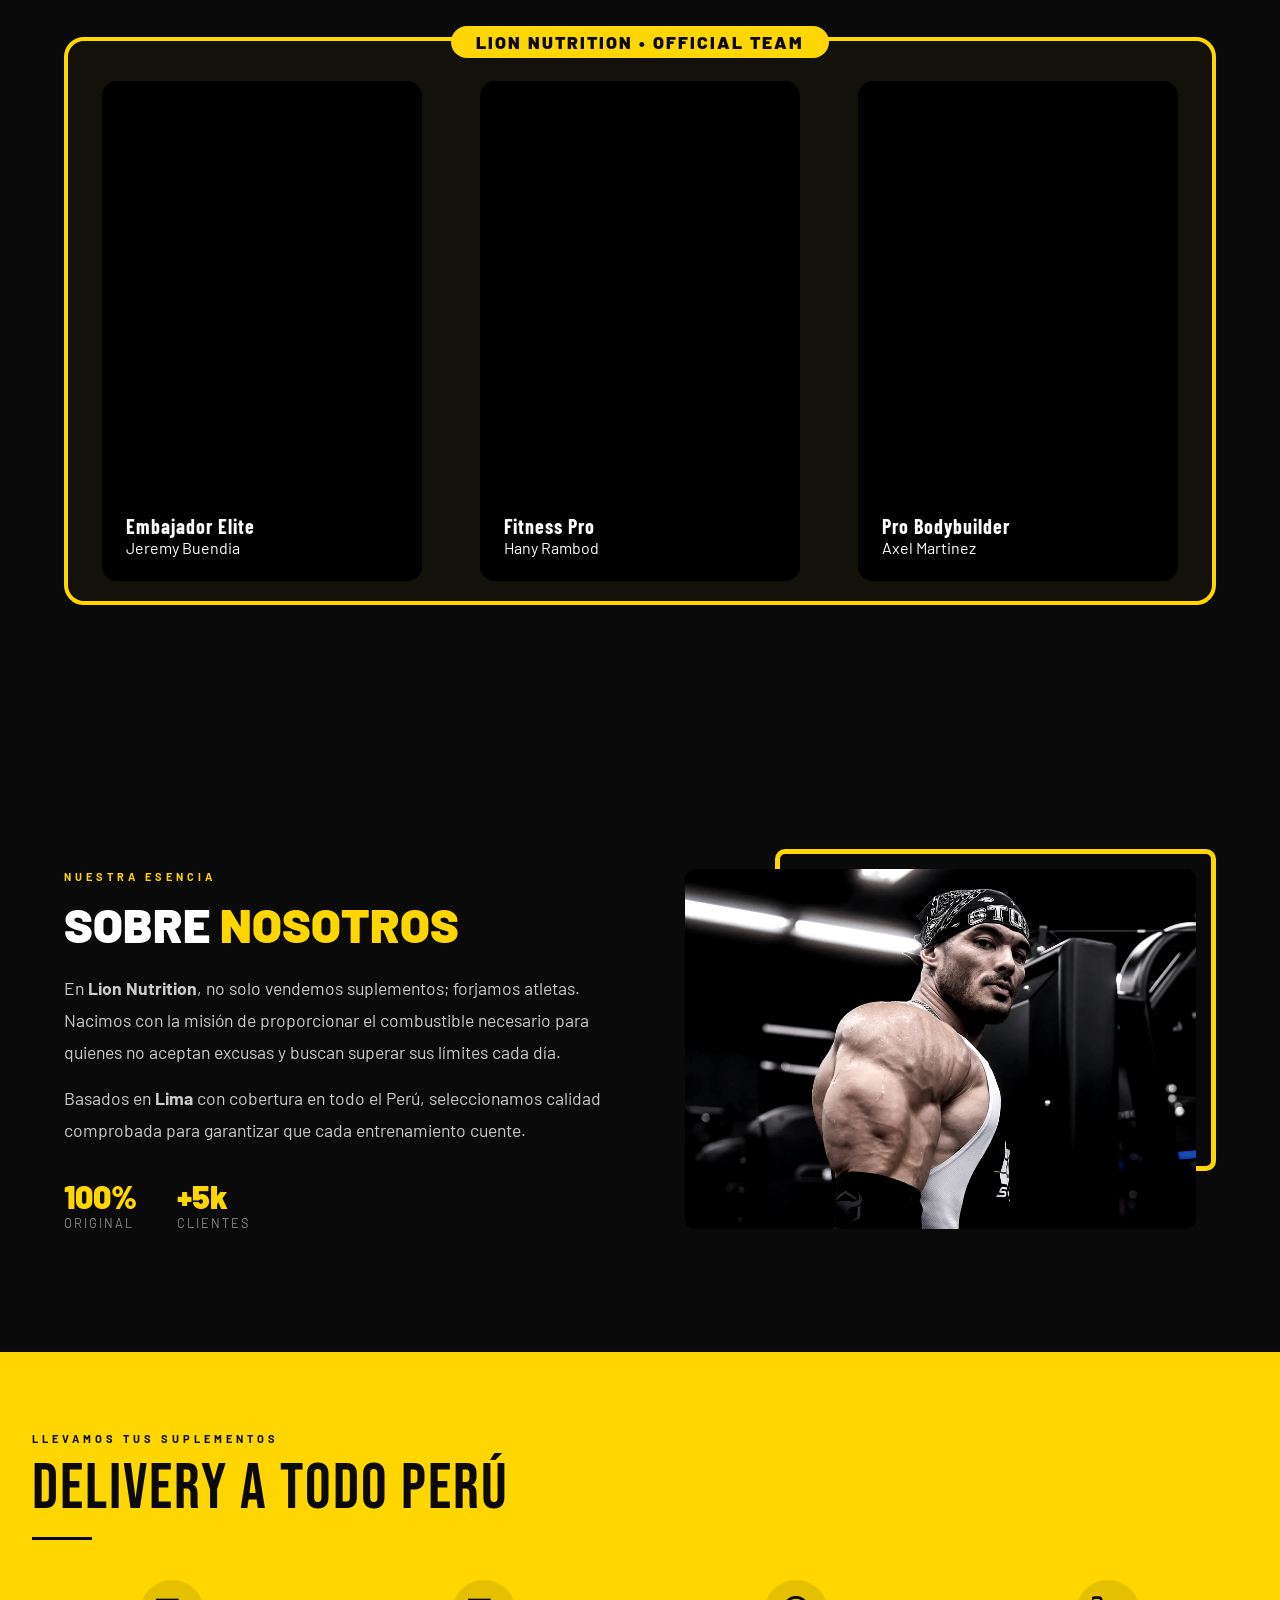
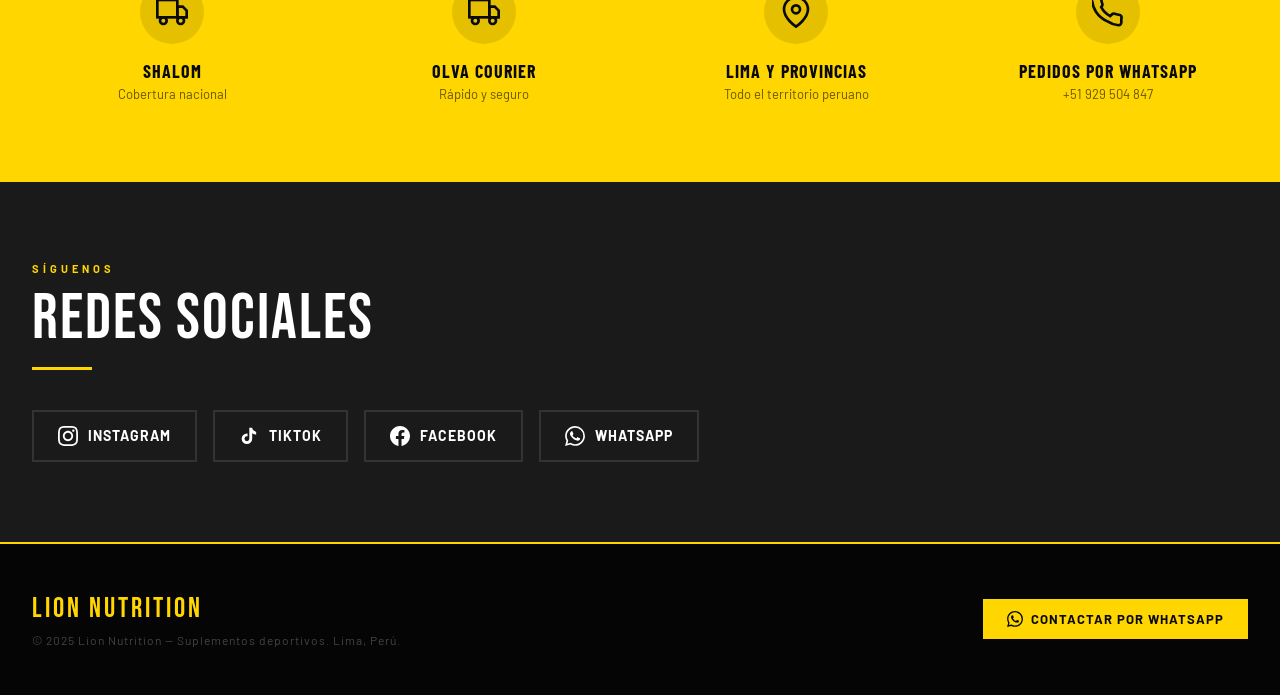
==== commit ad096f40: "Corrección de enlaces y diseño responsive para móviles" ====
--- a/index.html
+++ b/index.html
@@ -34,10 +34,6 @@
   </nav>
 
   <div class="hero">
-    <div class="hero-lion-container">
-      <div class="lion-glow"></div>
-      <img src="leon1.png" alt="Lion Face" class="hero-lion-img">
-    </div>
     <div class="hero-bg"></div>
     <div class="hero-accent"></div>
     <div class="hero-accent2"></div>
@@ -47,7 +43,7 @@
       <p class="hero-sub">Suplementación de alto rendimiento para quienes no se conforman con menos. Calidad comprobada,
         resultados reales.</p>
       <div class="hero-btns">
-        <a href="tienda.html" class="btn-primary">Ver Tienda</a>
+        <a href="lion_nutrition_tienda.html" class="btn-primary">Ver Tienda</a>
         <button class="btn-outline" onclick="document.getElementById('nosotros').scrollIntoView({behavior:'smooth'})">Sobre Nosotros</button>
       </div>
       <div class="hero-stats">
--- a/styles.css
+++ b/styles.css
@@ -476,63 +476,63 @@
     color: #fff
 }
 
-    .envios {
-      background: var(--lion-yellow)
-    }
-
-    .envios .section-label {
-      color: var(--lion-black)
-    }
-
-    .envios .section-title {
-      color: var(--lion-black)
-    }
-
-    .envios .section-line {
-      background: var(--lion-black)
-    }
-
-    .envios-grid {
-      display: grid;
-      grid-template-columns: repeat(auto-fit, minmax(200px, 1fr));
-      gap: 2rem;
-      margin-top: 2rem
-    }
-
-    .envio-item {
-      text-align: center
-    }
-
-    .envio-icon {
-      width: 64px;
-      height: 64px;
-      border-radius: 50%;
-      background: rgba(0, 0, 0, 0.1);
-      display: flex;
-      align-items: center;
-      justify-content: center;
-      margin: 0 auto 1rem
-    }
-
-    .envio-icon svg {
-      width: 32px;
-      height: 32px
-    }
-
-    .envio-title {
-      font-family: 'Barlow Condensed', sans-serif;
-      font-size: 18px;
-      font-weight: 700;
-      text-transform: uppercase;
-      color: var(--lion-black);
-      letter-spacing: 1px
-    }
-
-    .envio-desc {
-      font-size: 13px;
-      color: rgba(0, 0, 0, 0.6);
-      margin-top: 4px
-    }
+.envios {
+    background: var(--lion-yellow)
+}
+
+.envios .section-label {
+    color: var(--lion-black)
+}
+
+.envios .section-title {
+    color: var(--lion-black)
+}
+
+.envios .section-line {
+    background: var(--lion-black)
+}
+
+.envios-grid {
+    display: grid;
+    grid-template-columns: repeat(auto-fit, minmax(200px, 1fr));
+    gap: 2rem;
+    margin-top: 2rem
+}
+
+.envio-item {
+    text-align: center
+}
+
+.envio-icon {
+    width: 64px;
+    height: 64px;
+    border-radius: 50%;
+    background: rgba(0, 0, 0, 0.1);
+    display: flex;
+    align-items: center;
+    justify-content: center;
+    margin: 0 auto 1rem
+}
+
+.envio-icon svg {
+    width: 32px;
+    height: 32px
+}
+
+.envio-title {
+    font-family: 'Barlow Condensed', sans-serif;
+    font-size: 18px;
+    font-weight: 700;
+    text-transform: uppercase;
+    color: var(--lion-black);
+    letter-spacing: 1px
+}
+
+.envio-desc {
+    font-size: 13px;
+    color: rgba(0, 0, 0, 0.6);
+    margin-top: 4px
+}
 
 
 .redes {
@@ -572,6 +572,7 @@
     width: 20px;
     height: 20px
 }
+
 /* Footer Styles */
 footer {
     background: #050505;
@@ -584,38 +585,38 @@
     align-items: center
 }
 
-    .footer-brand {
-      font-family: 'Bebas Neue', sans-serif;
-      font-size: 28px;
-      color: var(--lion-yellow);
-      letter-spacing: 3px
-    }
-
-    .footer-copy {
-      font-size: 12px;
-      color: #444;
-      letter-spacing: 1px
-    }
-
-    .footer-wa {
-      background: var(--lion-yellow);
-      color: var(--lion-black);
-      padding: 12px 24px;
-      font-weight: 700;
-      font-size: 13px;
-      letter-spacing: 1px;
-      text-transform: uppercase;
-      cursor: pointer;
-      display: flex;
-      align-items: center;
-      gap: 8px;
-      text-decoration: none;
-      border: none
-    }
+.footer-brand {
+    font-family: 'Bebas Neue', sans-serif;
+    font-size: 28px;
+    color: var(--lion-yellow);
+    letter-spacing: 3px
+}
+
+.footer-copy {
+    font-size: 12px;
+    color: #444;
+    letter-spacing: 1px
+}
+
+.footer-wa {
+    background: var(--lion-yellow);
+    color: var(--lion-black);
+    padding: 12px 24px;
+    font-weight: 700;
+    font-size: 13px;
+    letter-spacing: 1px;
+    text-transform: uppercase;
+    cursor: pointer;
+    display: flex;
+    align-items: center;
+    gap: 8px;
+    text-decoration: none;
+    border: none
+}
 
 
 .footer-wa:hover {
-    background: #ffe033   
+    background: #ffe033
 }
 
 .wa-float {
@@ -639,6 +640,7 @@
     height: 30px;
     fill: #fff
 }
+
 /* Esto hace que el salto al hacer clic sea suave */
 html {
     scroll-behavior: smooth;
@@ -703,12 +705,12 @@
 }
 
 /* Diseño de la imagen con marco */
-.image-wrapper {
+.image-frame {
     position: relative;
     padding: 20px;
 }
 
-.image-wrapper img {
+.image-frame img {
     width: 100%;
     border-radius: 10px;
     filter: grayscale(0.5) contrast(1.2);
@@ -716,7 +718,7 @@
     z-index: 2;
 }
 
-.image-border {
+.yellow-decorator {
     position: absolute;
     top: 0;
     right: 0;
@@ -733,7 +735,70 @@
         grid-template-columns: 1fr;
         text-align: center;
     }
+
     .about-stats {
         justify-content: center;
     }
 }
+
+@media (max-width: 768px) {
+
+    /* Navbar: Apilamos los elementos para que no se amontonen */
+    nav {
+        flex-direction: column;
+        height: auto;
+        padding: 15px;
+        gap: 15px;
+    }
+
+    .nav-links {
+        gap: 15px;
+        flex-wrap: wrap;
+        justify-content: center;
+    }
+
+    /* Hero Section: Centramos el texto y ajustamos el león */
+    .hero {
+        padding: 40px 20px;
+        text-align: center;
+        min-height: auto;
+    }
+
+    .hero-lion-container {
+        display: none;
+        /* Ocultamos el león absoluto en móviles muy pequeños para evitar desorden */
+    }
+
+    .hero h1 {
+        font-size: 3.5rem;
+        line-height: 1;
+    }
+
+    .hero-btns {
+        justify-content: center;
+    }
+
+    .hero-stats {
+        justify-content: center;
+        gap: 20px;
+    }
+
+    /* Sección Nosotros: De 2 columnas a 1 columna */
+    .about-container {
+        grid-template-columns: 1fr;
+        text-align: center;
+    }
+
+    .about-stats {
+        justify-content: center;
+    }
+
+    .yellow-decorator {
+        display: none;
+        /* Simplificamos el diseño visual en móvil */
+    }
+
+    .about-section {
+        padding: 60px 20px;
+    }
+}
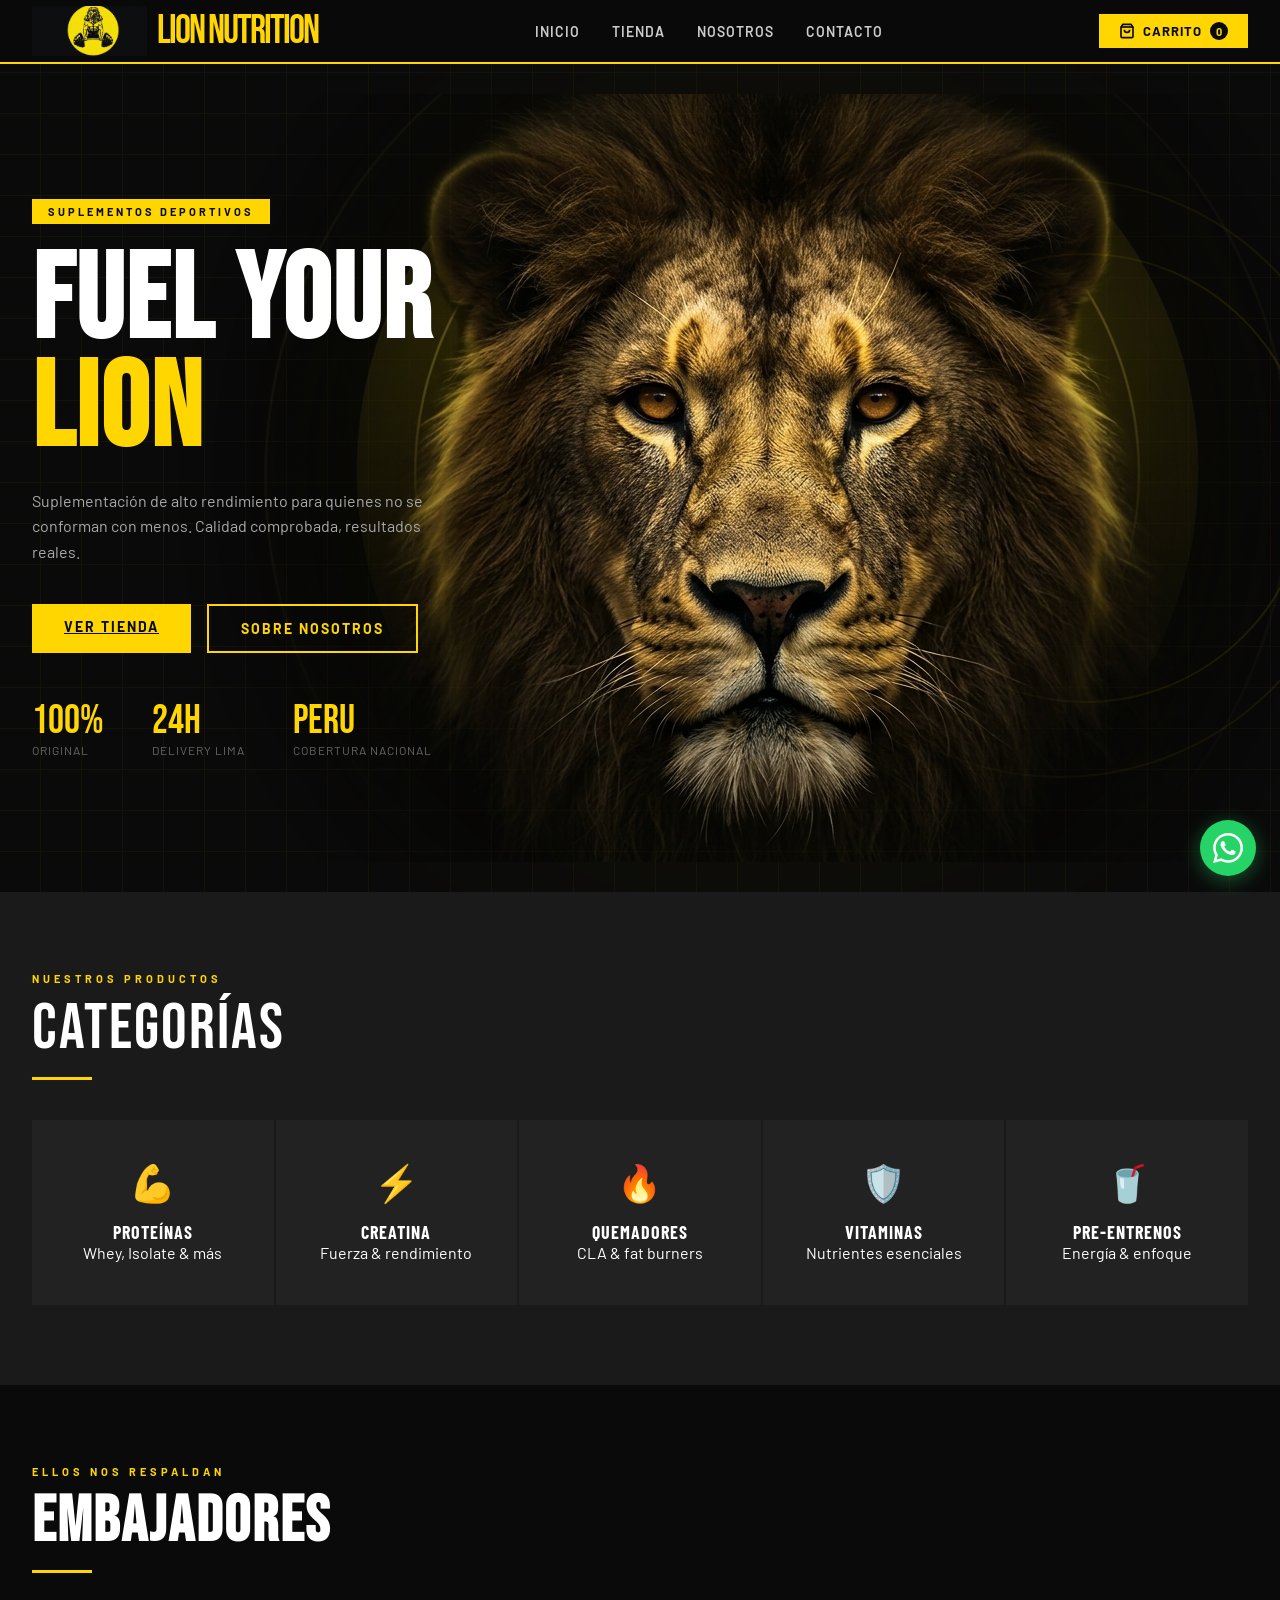
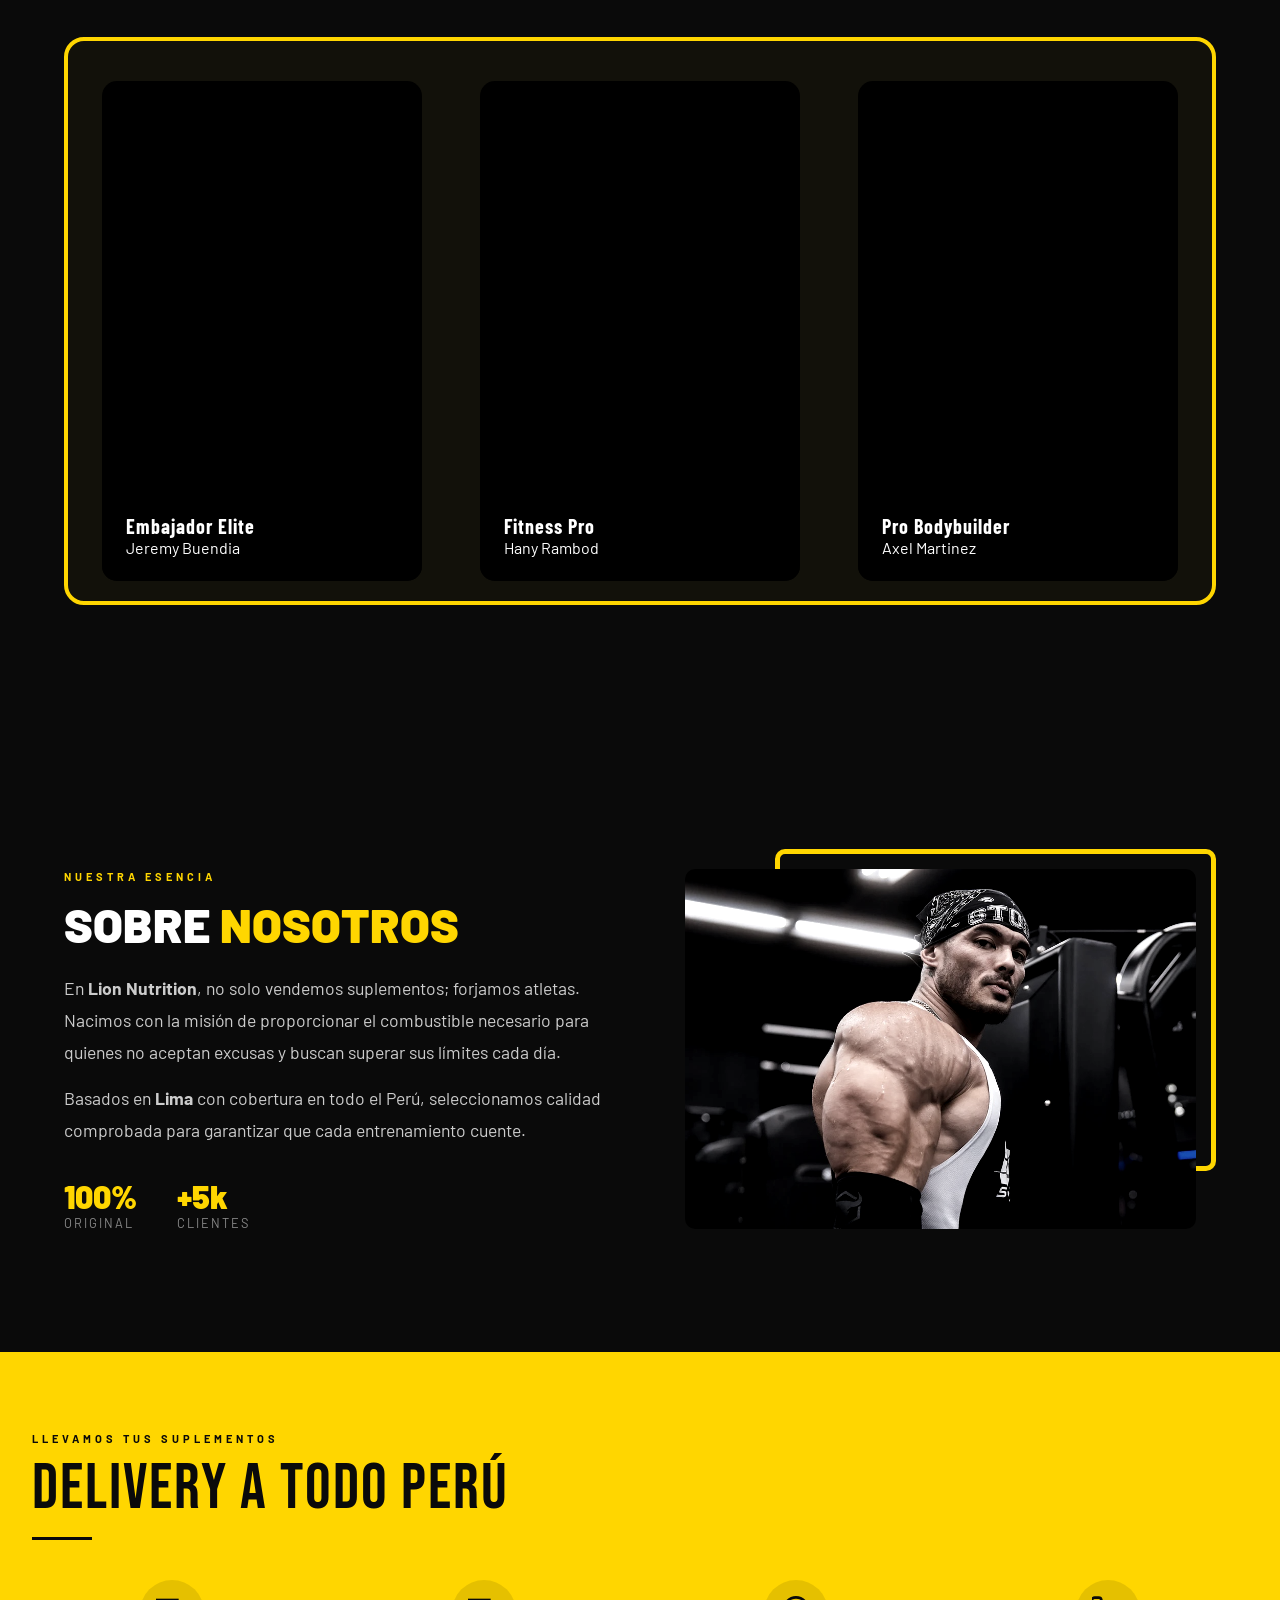
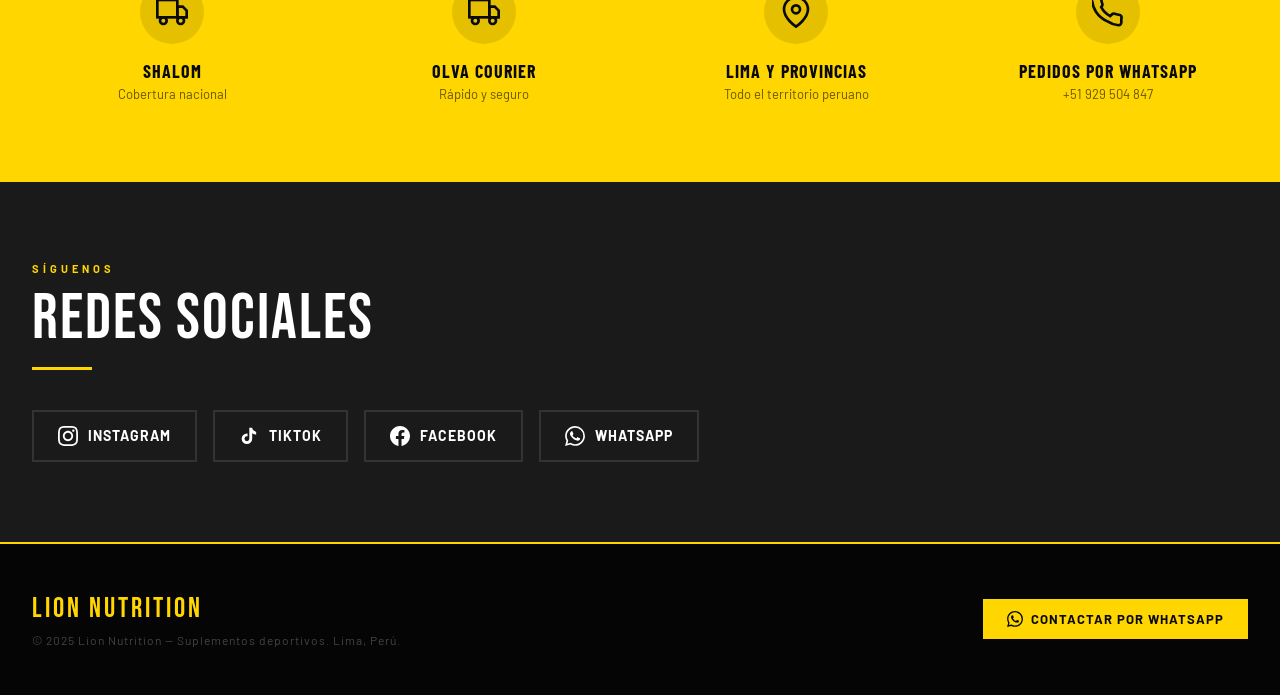
==== commit 12649b37: "Correcion whatsap mensajes" ====
--- a/index.html
+++ b/index.html
@@ -44,7 +44,8 @@
         resultados reales.</p>
       <div class="hero-btns">
         <a href="lion_nutrition_tienda.html" class="btn-primary">Ver Tienda</a>
-        <button class="btn-outline" onclick="document.getElementById('nosotros').scrollIntoView({behavior:'smooth'})">Sobre Nosotros</button>
+        <button class="btn-outline"
+          onclick="document.getElementById('nosotros').scrollIntoView({behavior:'smooth'})">Sobre Nosotros</button>
       </div>
       <div class="hero-stats">
         <div class="stat">
@@ -269,7 +270,9 @@
         </svg>
         Facebook
       </a>
-      <a class="red-btn" href="https://wa.me/51929504847" target="_blank">
+      <a class="red-btn"
+        href="https://wa.me/51929504847?text=Hola%20Lion%20Nutrition,%20me%20gustaría%20obtener%20más%20información"
+        target="_blank">
         <svg viewBox="0 0 24 24" fill="currentColor">
           <path
             d="M17.472 14.382c-.297-.149-1.758-.867-2.03-.967-.273-.099-.471-.148-.67.15-.197.297-.767.966-.94 1.164-.173.199-.347.223-.644.075-.297-.15-1.255-.463-2.39-1.475-.883-.788-1.48-1.761-1.653-2.059-.173-.297-.018-.458.13-.606.134-.133.298-.347.446-.52.149-.174.198-.298.298-.497.099-.198.05-.371-.025-.52-.075-.149-.669-1.612-.916-2.207-.242-.579-.487-.5-.669-.51-.173-.008-.371-.01-.57-.01-.198 0-.52.074-.792.372-.272.297-1.04 1.016-1.04 2.479 0 1.462 1.065 2.875 1.213 3.074.149.198 2.096 3.2 5.077 4.487.709.306 1.262.489 1.694.625.712.227 1.36.195 1.871.118.571-.085 1.758-.719 2.006-1.413.248-.694.248-1.289.173-1.413-.074-.124-.272-.198-.57-.347m-5.421 7.403h-.004a9.87 9.87 0 01-5.031-1.378l-.361-.214-3.741.982.998-3.648-.235-.374a9.86 9.86 0 01-1.51-5.26c.001-5.45 4.436-9.884 9.888-9.884 2.64 0 5.122 1.03 6.988 2.898a9.825 9.825 0 012.893 6.994c-.003 5.45-4.437 9.884-9.885 9.884m8.413-18.297A11.815 11.815 0 0012.05 0C5.495 0 .16 5.335.157 11.892c0 2.096.547 4.142 1.588 5.945L.057 24l6.305-1.654a11.882 11.882 0 005.683 1.448h.005c6.554 0 11.89-5.335 11.893-11.893a11.821 11.821 0 00-3.48-8.413z" />
@@ -284,7 +287,9 @@
       <div class="footer-brand">Lion Nutrition</div>
       <div class="footer-copy" style="margin-top:8px">© 2025 Lion Nutrition — Suplementos deportivos. Lima, Perú.</div>
     </div>
-    <a class="footer-wa" href="https://wa.me/51929504847" target="_blank">
+    <a class="footer-wa"
+      href="https://wa.me/51929504847?text=Hola%20Lion%20Nutrition,%20me%20gustaría%20obtener%20más%20información"
+      target="_blank">
       <svg width="16" height="16" viewBox="0 0 24 24" fill="currentColor">
         <path
           d="M17.472 14.382c-.297-.149-1.758-.867-2.03-.967-.273-.099-.471-.148-.67.15-.197.297-.767.966-.94 1.164-.173.199-.347.223-.644.075-.297-.15-1.255-.463-2.39-1.475-.883-.788-1.48-1.761-1.653-2.059-.173-.297-.018-.458.13-.606.134-.133.298-.347.446-.52.149-.174.198-.298.298-.497.099-.198.05-.371-.025-.52-.075-.149-.669-1.612-.916-2.207-.242-.579-.487-.5-.669-.51-.173-.008-.371-.01-.57-.01-.198 0-.52.074-.792.372-.272.297-1.04 1.016-1.04 2.479 0 1.462 1.065 2.875 1.213 3.074.149.198 2.096 3.2 5.077 4.487.709.306 1.262.489 1.694.625.712.227 1.36.195 1.871.118.571-.085 1.758-.719 2.006-1.413.248-.694.248-1.289.173-1.413-.074-.124-.272-.198-.57-.347m-5.421 7.403h-.004a9.87 9.87 0 01-5.031-1.378l-.361-.214-3.741.982.998-3.648-.235-.374a9.86 9.86 0 01-1.51-5.26c.001-5.45 4.436-9.884 9.888-9.884 2.64 0 5.122 1.03 6.988 2.898a9.825 9.825 0 012.893 6.994c-.003 5.45-4.437 9.884-9.885 9.884m8.413-18.297A11.815 11.815 0 0012.05 0C5.495 0 .16 5.335.157 11.892c0 2.096.547 4.142 1.588 5.945L.057 24l6.305-1.654a11.882 11.882 0 005.683 1.448h.005c6.554 0 11.89-5.335 11.893-11.893a11.821 11.821 0 00-3.48-8.413z" />
@@ -293,7 +298,8 @@
     </a>
   </footer>
 
-  <div class="wa-float" onclick="window.open('https://wa.me/51929504847','_blank')">
+  <div class="wa-float"
+    onclick="window.open('https://wa.me/51929504847?text=Hola%20Lion%20Nutrition,%20me%20gustaría%20obtener%20más%20información','_blank')">
     <svg viewBox="0 0 24 24">
       <path
         d="M17.472 14.382c-.297-.149-1.758-.867-2.03-.967-.273-.099-.471-.148-.67.15-.197.297-.767.966-.94 1.164-.173.199-.347.223-.644.075-.297-.15-1.255-.463-2.39-1.475-.883-.788-1.48-1.761-1.653-2.059-.173-.297-.018-.458.13-.606.134-.133.298-.347.446-.52.149-.174.198-.298.298-.497.099-.198.05-.371-.025-.52-.075-.149-.669-1.612-.916-2.207-.242-.579-.487-.5-.669-.51-.173-.008-.371-.01-.57-.01-.198 0-.52.074-.792.372-.272.297-1.04 1.016-1.04 2.479 0 1.462 1.065 2.875 1.213 3.074.149.198 2.096 3.2 5.077 4.487.709.306 1.262.489 1.694.625.712.227 1.36.195 1.871.118.571-.085 1.758-.719 2.006-1.413.248-.694.248-1.289.173-1.413-.074-.124-.272-.198-.57-.347m-5.421 7.403h-.004a9.87 9.87 0 01-5.031-1.378l-.361-.214-3.741.982.998-3.648-.235-.374a9.86 9.86 0 01-1.51-5.26c.001-5.45 4.436-9.884 9.888-9.884 2.64 0 5.122 1.03 6.988 2.898a9.825 9.825 0 012.893 6.994c-.003 5.45-4.437 9.884-9.885 9.884m8.413-18.297A11.815 11.815 0 0012.05 0C5.495 0 .16 5.335.157 11.892c0 2.096.547 4.142 1.588 5.945L.057 24l6.305-1.654a11.882 11.882 0 005.683 1.448h.005c6.554 0 11.89-5.335 11.893-11.893a11.821 11.821 0 00-3.48-8.413z" />
--- a/styles.css
+++ b/styles.css
@@ -446,7 +446,7 @@
 }
 
 .lion-ambassadors-frame::before {
-    content: "LION NUTRITION • OFFICIAL TEAM";
+    
     position: absolute;
     top: -15px;
     left: 50%;
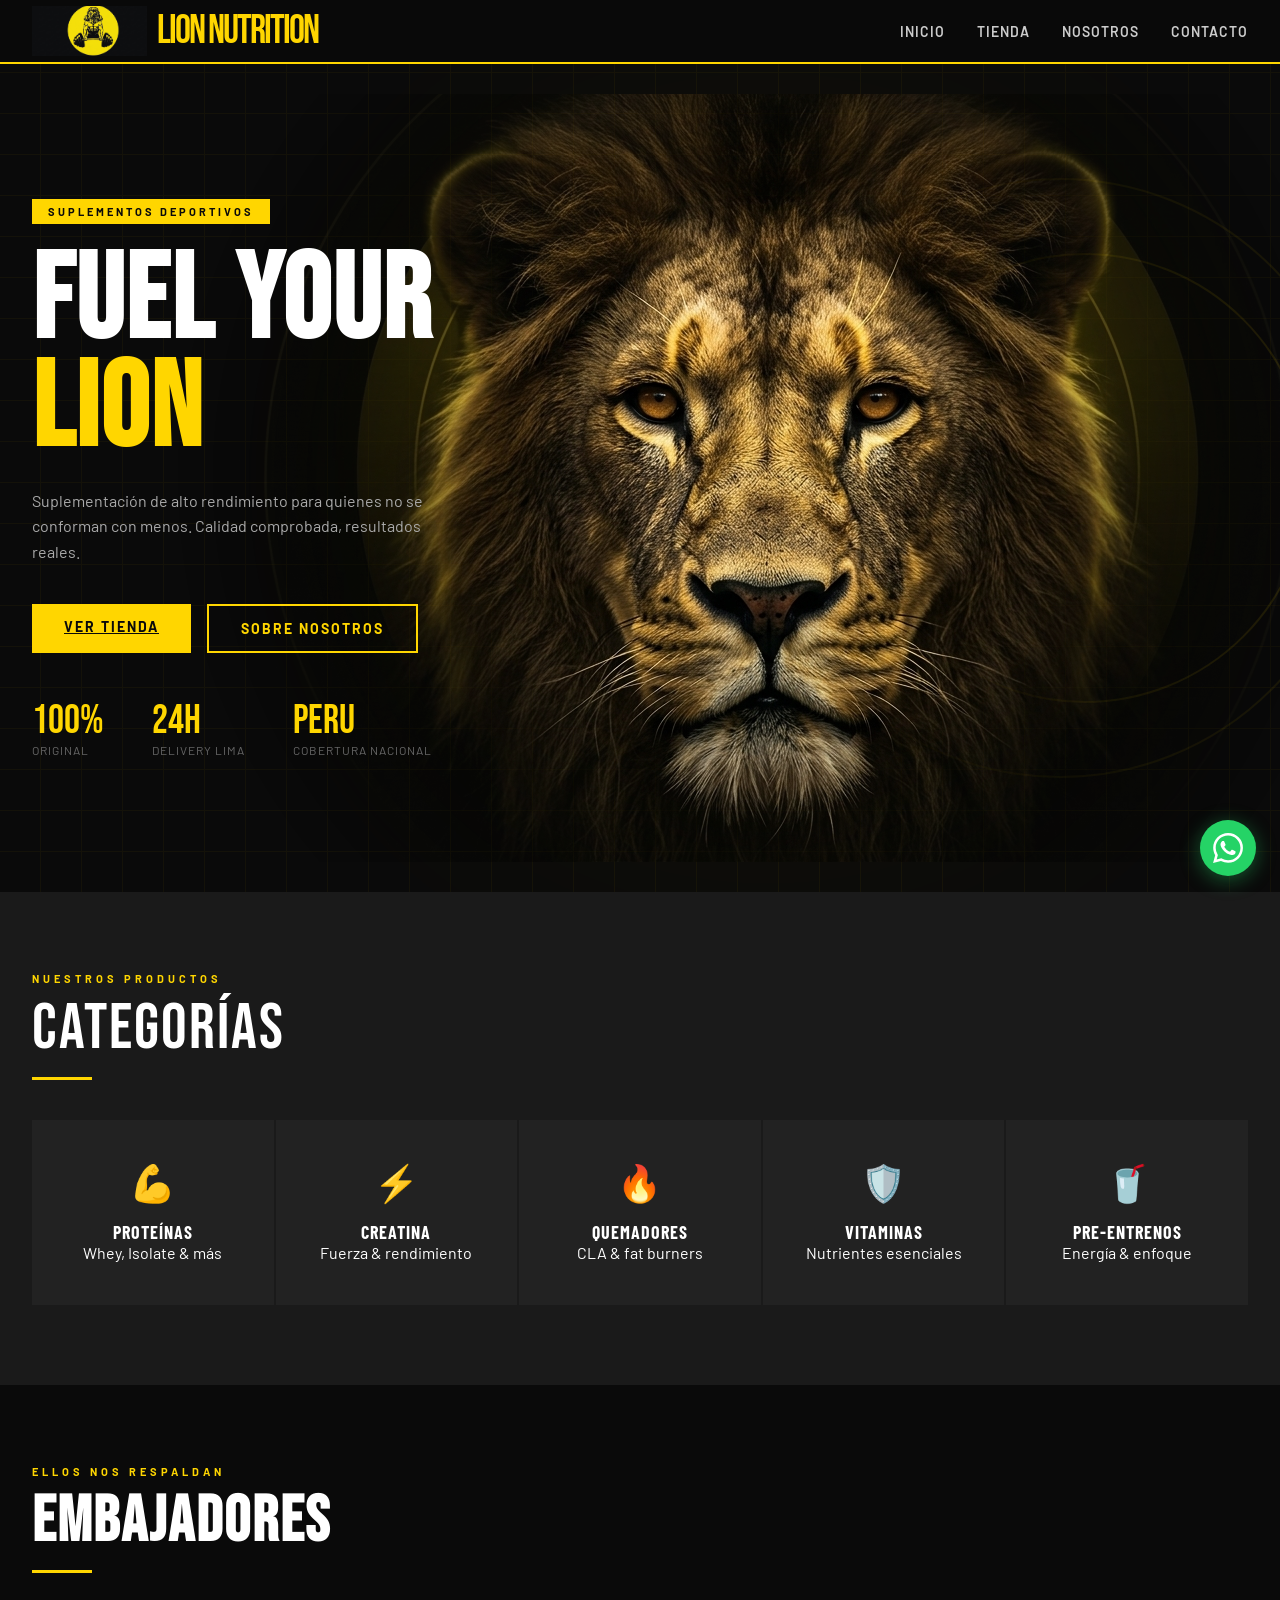
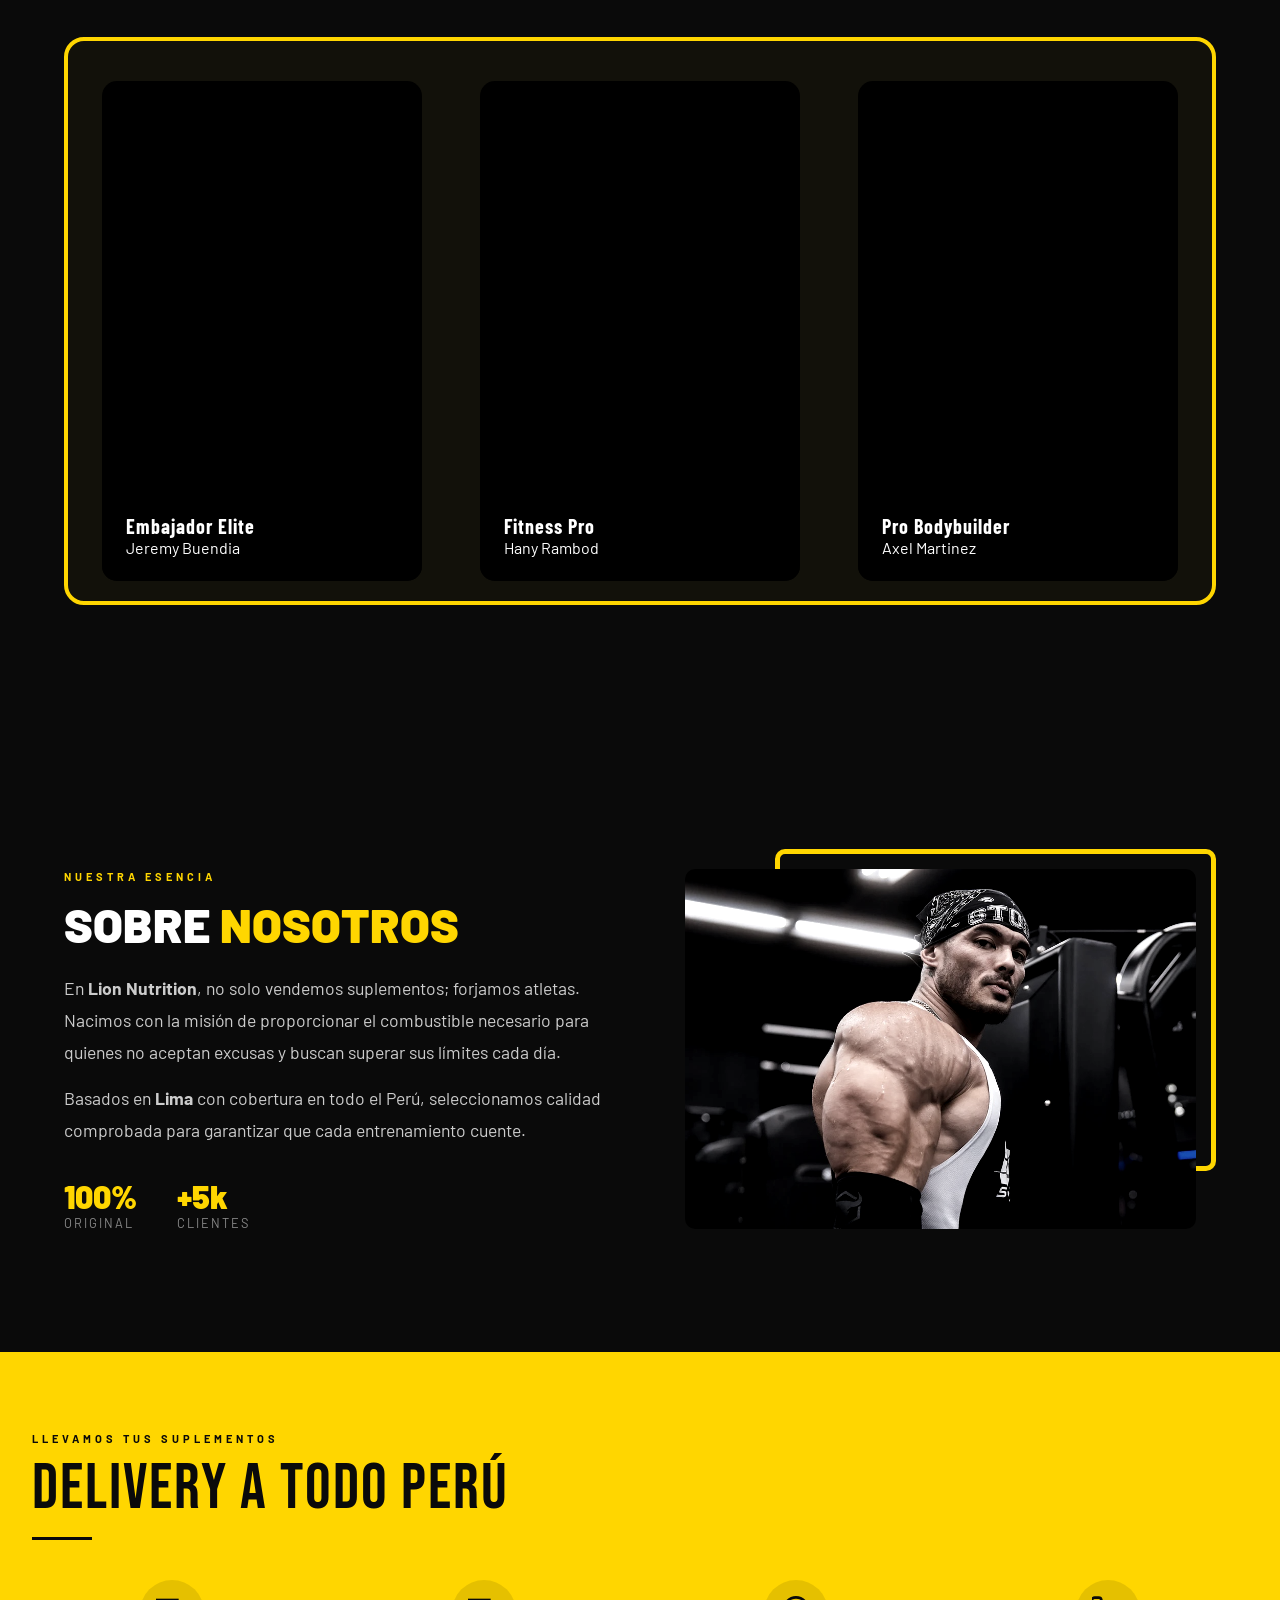
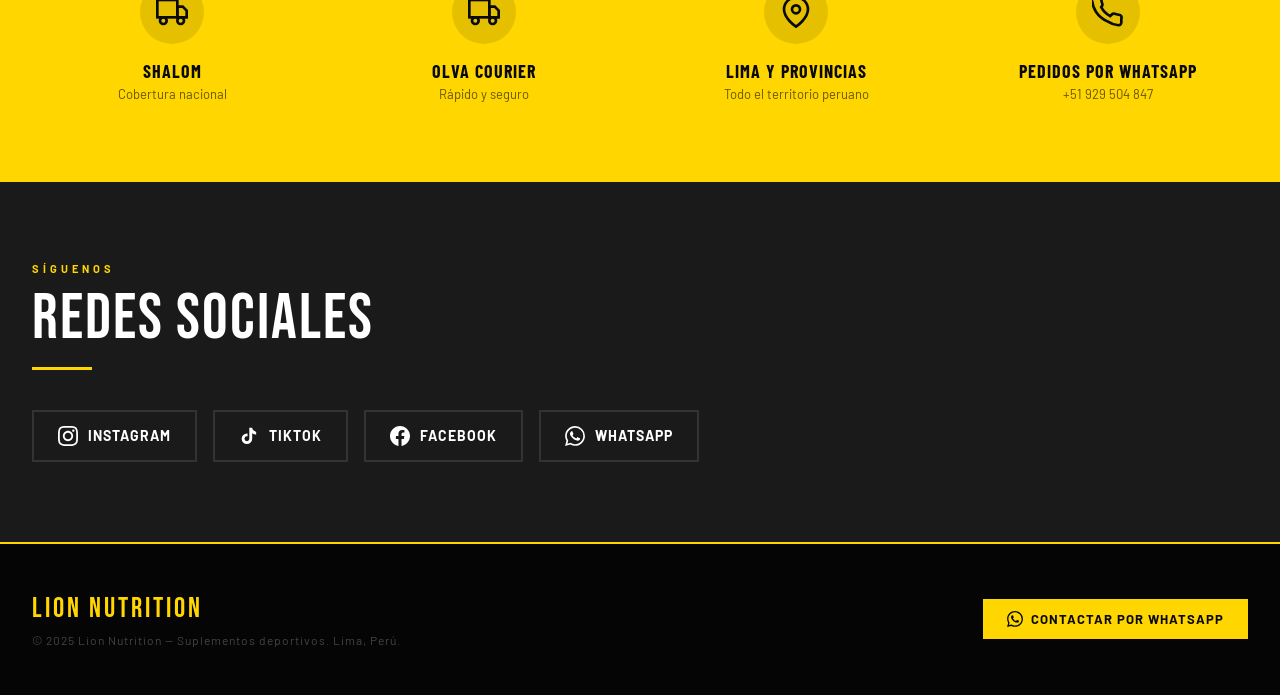
==== commit 0cd8eeca: "correcion carrito index" ====
--- a/index.html
+++ b/index.html
@@ -22,14 +22,12 @@
       <a href="#nosotros">Nosotros</a>
       <a href="#contacto">Contacto</a>
     </div>
-    <button class="nav-cart">
-      <svg width="16" height="16" viewBox="0 0 24 24" fill="none" stroke="currentColor" stroke-width="2.5">
-        <path d="M6 2L3 6v14a2 2 0 002 2h14a2 2 0 002-2V6l-3-4z" />
-        <line x1="3" y1="6" x2="21" y2="6" />
-        <path d="M16 10a4 4 0 01-8 0" />
-      </svg>
-      Carrito
-      <span class="cart-badge">0</span>
+    
+      
+        
+      
+      
+      
     </button>
   </nav>
 
